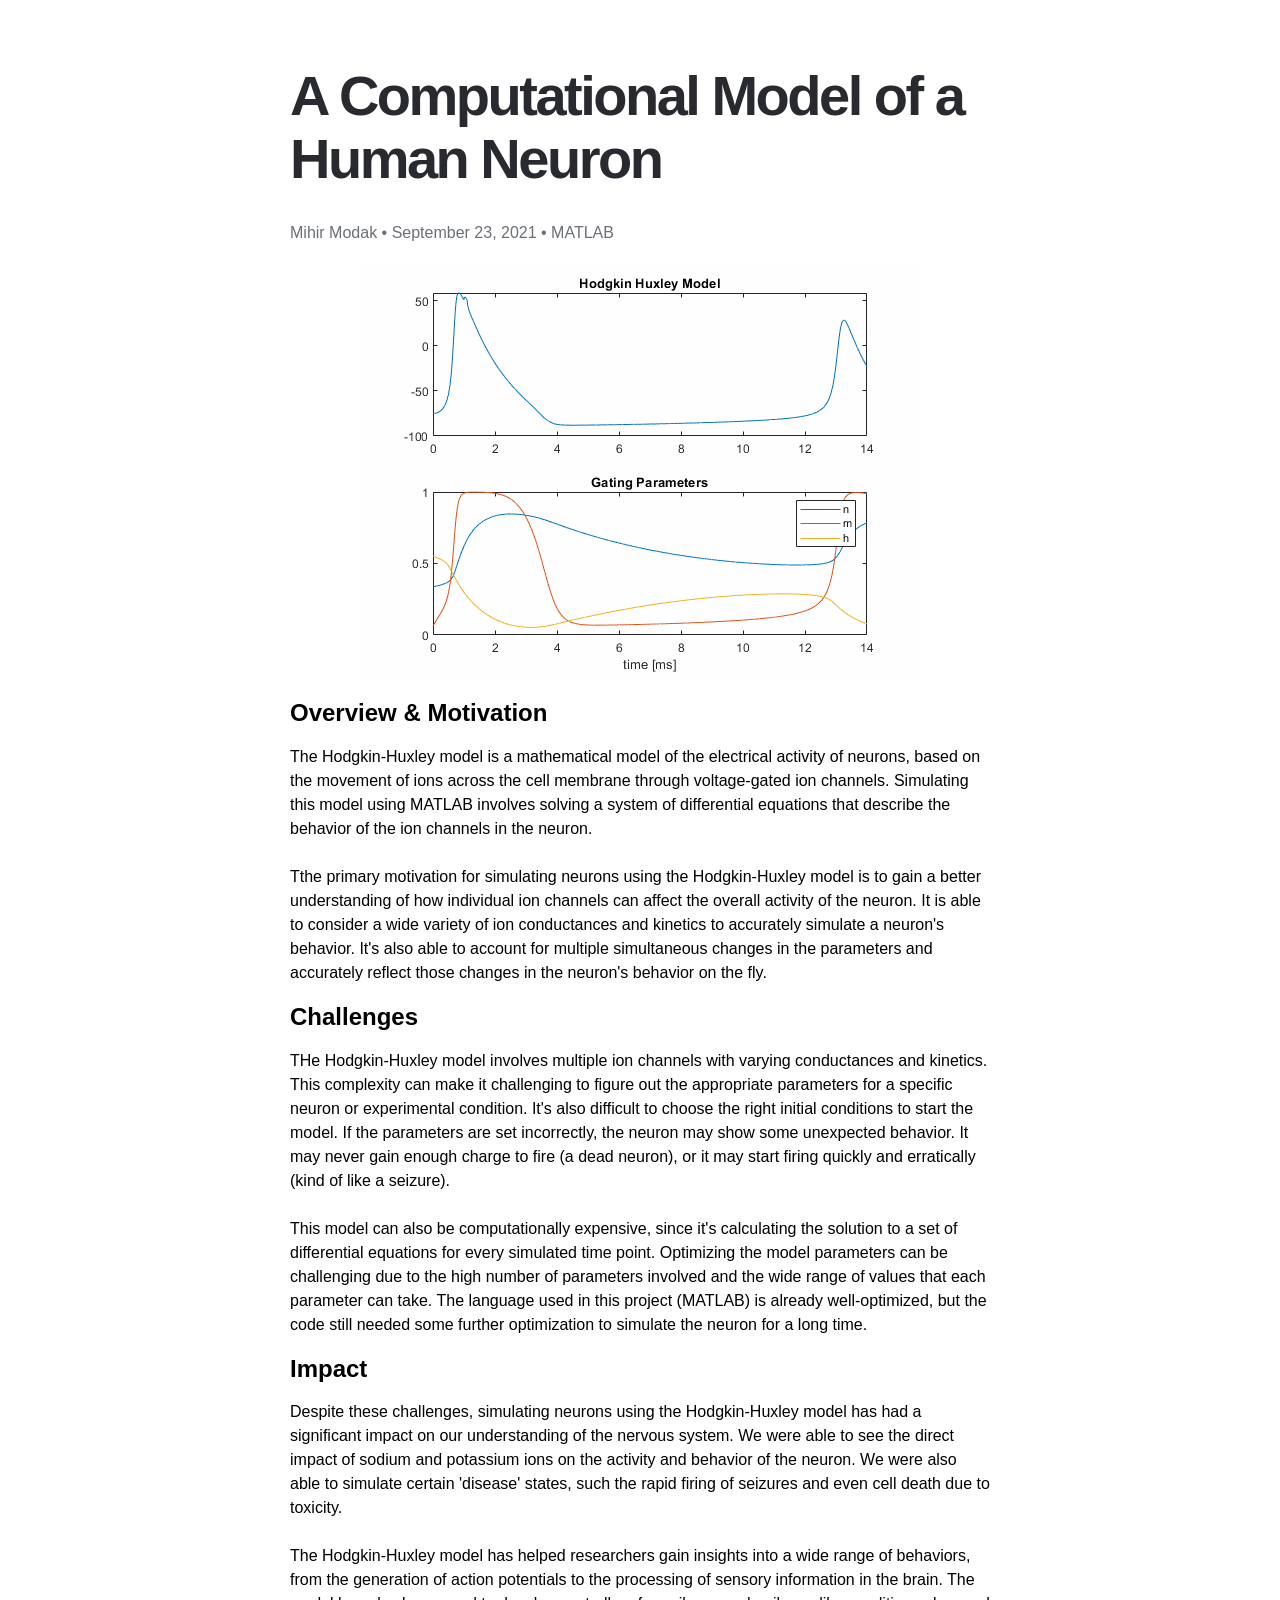
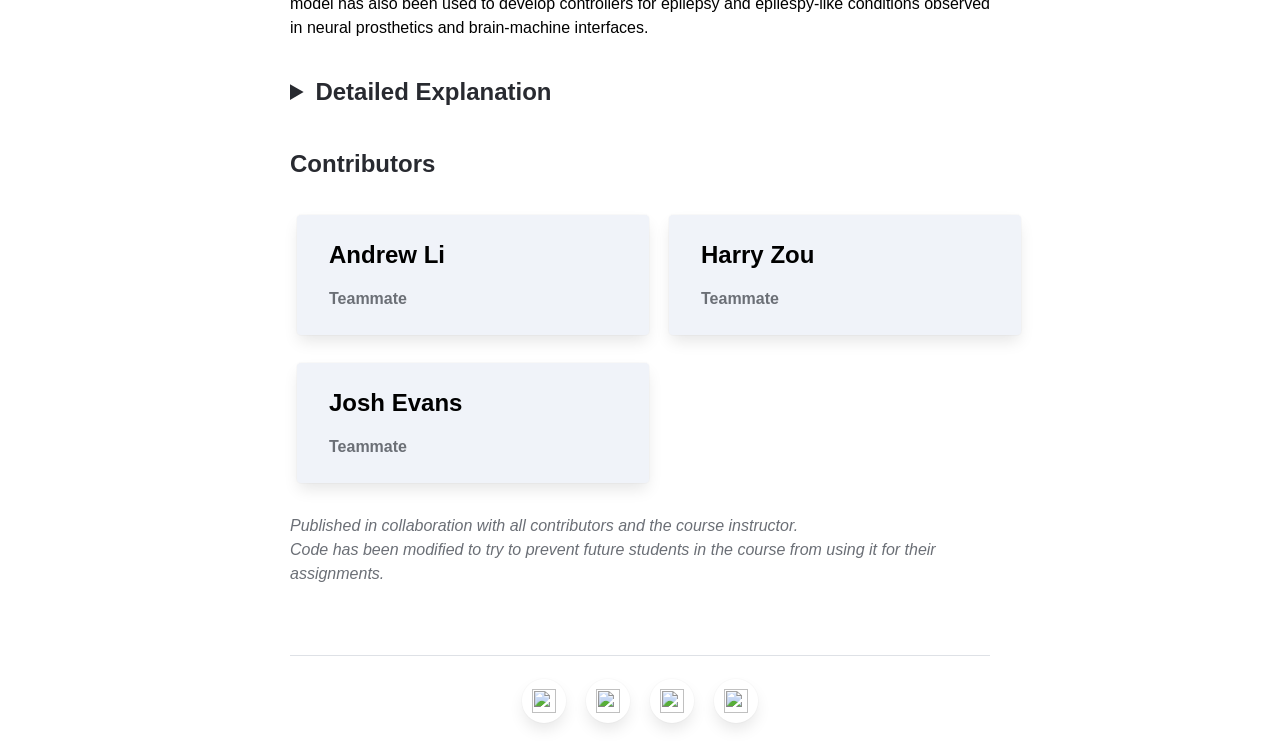
==== index.html @ c1b7af4b "expanded on the overview" ====
<!DOCTYPE html>
<html theme="light">

<head>
    <!-- SEO Information -->
    <title>A Computational Model of a Human Neuron</title>
    <meta name="description" content="A mathematical model implemented in MATLAB that can simulate the activity of a 
    neuron, such as action excitation, inhibition, and action potentials. ">

    <!-- Settings for the whole document -->
    <base target="_blank">

    <!-- Add Page Icons -->
    <link rel="icon" type="image/x-icon" href="resources/logo.png">
    <link rel="apple-touch-icon" href="resources/logo.png">

    <!-- MathJax JavaScript -->
    <script src="https://polyfill.io/v3/polyfill.min.js?features=es6"></script>
    <script id="MathJax-script" async src="https://cdn.jsdelivr.net/npm/mathjax@3/es5/tex-mml-chtml.js"></script>

    <!-- CSS -->
    <link rel="preload" href="resources/styles.css" as="style">
    <link rel="stylesheet" href="resources/styles.css">
    <link rel="preload" href="resources/tags.css" as="style">
    <link rel="stylesheet" href="resources/tags.css">
    <link rel="preload" href="resources/classes.css" as="style">
    <link rel="stylesheet" href="resources/classes.css">

    <style data-href="https://fonts.googleapis.com/css2?family=Inter:wght@40;50;60;70;80;900&amp;display=swap">
        
        @font-face{
            font-family:'Inter';
            font-style:normal;
            font-weight:400;
            font-display:swap;
            src:url(https://fonts.gstatic.com/s/inter/v12/UcCO3FwrK3iLTeHuS_fvQtMwCp50KnMw2boKoduKmMEVuLyfMZs.woff) format('woff')
        }
        @font-face{
            font-family:'Inter';
            font-style:normal;
            font-weight:500;
            font-display:swap;
            src:url(https://fonts.gstatic.com/s/inter/v12/UcCO3FwrK3iLTeHuS_fvQtMwCp50KnMw2boKoduKmMEVuI6fMZs.woff) format('woff')
        }
        @font-face{
            font-family:'Inter';
            font-style:normal;
            font-weight:600;
            font-display:swap;
            src:url(https://fonts.gstatic.com/s/inter/v12/UcCO3FwrK3iLTeHuS_fvQtMwCp50KnMw2boKoduKmMEVuGKYMZs.woff) format('woff')
        }
        @font-face{
            font-family:'Inter';
            font-style:normal;
            font-weight:700;
            font-display:swap;
            src:url(https://fonts.gstatic.com/s/inter/v12/UcCO3FwrK3iLTeHuS_fvQtMwCp50KnMw2boKoduKmMEVuFuYMZs.woff) format('woff')
        }
        @font-face{
            font-family:'Inter';
            font-style:normal;
            font-weight:800;
            font-display:swap;
            src:url(https://fonts.gstatic.com/s/inter/v12/UcCO3FwrK3iLTeHuS_fvQtMwCp50KnMw2boKoduKmMEVuDyYMZs.woff) format('woff')
        }
        @font-face{
            font-family:'Inter';
            font-style:normal;
            font-weight:900;
            font-display:swap;
            src:url(https://fonts.gstatic.com/s/inter/v12/UcCO3FwrK3iLTeHuS_fvQtMwCp50KnMw2boKoduKmMEVuBWYMZs.woff) format('woff')
        }

    </style>
        
</head>

<body>

    <!-- Page Title -->
    <p class="title">A Computational Model of a Human Neuron</p>

    <!-- Author Info -->
    <p class="metadata">Mihir Modak • September 23, 2021 • MATLAB</p>

    <!-- Cover Image -->
    <div contenteditable="false" style="display:flex; justify-content: center;">
        <img alt="" src="resources/cover.gif" decoding="async" loading="lazy">
    </div>

    <!-- High-Level Overview -->
    <article id="overview">
        <h2>Overview & Motivation</h2>
        <p>
            The Hodgkin-Huxley model is a mathematical model of the electrical activity of neurons, based on the 
            movement of ions across the cell membrane through voltage-gated ion channels. Simulating this model using MATLAB 
            involves solving a system of differential equations that describe the behavior of the ion channels 
            in the neuron.
            <br/><br/>
            Tthe primary motivation for simulating neurons using the Hodgkin-Huxley model is to gain a better understanding of how 
            individual ion channels can affect the overall activity of the neuron. It is able to consider a wide variety of ion 
            conductances and kinetics to accurately simulate a neuron's behavior. It's also able to account for multiple 
            simultaneous changes in the parameters and accurately reflect those changes in the neuron's behavior on the fly.
        </p>
        
        <h2>Challenges</h2>
        <p>
            THe Hodgkin-Huxley model involves multiple ion channels with varying conductances and kinetics. 
            This complexity can make it challenging to figure out the appropriate parameters for a specific neuron or 
            experimental condition. It's also difficult to choose the right initial conditions to start the model. If the 
            parameters are set incorrectly, the neuron may show some unexpected behavior. It may never gain enough charge to
            fire (a dead neuron), or it may start firing quickly and erratically (kind of like a seizure).
            <br/><br/>
            This model can also be computationally expensive, since it's calculating the solution to a set of differential 
            equations for every simulated time point. Optimizing the model parameters can be challenging due to the high number 
            of parameters involved and the wide range of values that each parameter can take. The language used in this project 
            (MATLAB) is already well-optimized, but the code still needed some further optimization to simulate 
            the neuron for a long time. 
        </p>
        
        <h2>Impact</h2>
        <p>
            Despite these challenges, simulating neurons using the Hodgkin-Huxley model has had a significant impact on our 
            understanding of the nervous system. We were able to see the direct impact of sodium and potassium ions on the 
            activity and behavior of the neuron. We were also able to simulate certain 'disease' states, such the rapid firing 
            of seizures and even cell death due to toxicity.
            <br/><br/>
            The Hodgkin-Huxley model has helped researchers gain insights into a wide range of behaviors, from the generation 
            of action potentials to the processing of sensory information in the brain. The model has also been used 
            to develop controllers for epilepsy and epilespy-like conditions observed in neural prosthetics and brain-machine 
            interfaces.
        </p>
    </article>

    <!-- Detailed Explanation -->
    <details id="explanation">
        <summary>Detailed Explanation</summary>
        <!-- Abstract Section -->
        <article id="abstract">
            <h2>Abstract</h2>

            <div id="abstract-content">

                <!-- Text for Abstract Section -->
                <p>
                    This project was originally a lab assignment in a physiology course at the University of Maryland. It involved 
                    implementing the <em>Hodgkin-Huxley Model</em> in MATLAB, figuring out the relevant thresholds to manipulate 
                    the neuron's state, and changing the parameters to cause a 'disease' state (a state wildly different from the 
                    normal activity of the neuron).
                </p>

            </div>

        </article>

        <!-- Background & Motivation Section -->
        <article id="background">
            <h2>Background</h2>

            <div id="background-content">

                <!-- Text for Background & Motivation Section -->
                <p>
                    The <em>Hodgkin-Huxley Model</em> is a mathematical model of a human neuron that can mimic the electrical 
                    voltage across a neuron's membrane by tracking multiple parameters about the neuron's state and environment.
                    <br/><br/>

                    Human neurons (or really, any neurons) have one very important property that lets them transmit information
                    through electric impulses along the length of their cell body. Neurons can generate 
                    <strong>action potentials (APs)</strong>, which are giant upward (positive) spikes in the voltage across
                    the cell membrane. 
                    <br/><br/>

                    Neurons can generate these because they have ion channels in their membrane. They can passively increase
                    the voltage across their cell membrane (membrane voltage or \(V_m\)) until a certain threshold. Once the 
                    threshold is reached, a whole bunch of gates open up for ions to flow freely. And that causes the giant 
                    spike that you see in the image below.
                    <br/><br/>

                    A detailed description of how the model works and the parameters it tracks can be found in the 'Conceptual 
                    Summary' section of 
                    <a href="https://www.st-andrews.ac.uk/~wjh/hh_model_intro/">this article</a>.  
                    MIT OpenCourseWare also has some videos
                    <a href="https://www.youtube.com/watch?v=88tKZLGOr3M">here</a> and 
                    <a href="https://www.youtube.com/watch?v=K1pxJVdqlxw">here</a> that explain the concepts really well.
                    <br/><br/>

                    The exact opening and closing of the Sodium (Na<sup>+</sup>) and Potassium (K<sup>+</sup>) channels 
                    coresponds to different points in the action potential spike.

                    <img src="resources/action_potential.png"  
                        alt="Action Potential with Na & K ion channels opening and closing events mapped onto the voltage curve over 
                            time." 
                    >
                </p>

            </div>

        </article>

        <!-- Process Section -->
        <article id="process">
            <h2>Process</h2>

            <div id="process-content">

                <!-- Text for Process Section -->
                <p>
                    To simulate a human neuron accurately, we need to calculate some initial properties of the neuron to start our 
                    simulation.
                </p>

                <table>
                    <tr style="text-align: center;">
                        <th>Variable</th>
                        <th>Description</th>
                        <th style="width: 140px;">Value</th>
                    </tr>

                    <!-- E_Na -->
                    <tr>
                        <td>\( E_{Na} \)</td>
                        <td>
                            The
                            <div class="tooltip"> electrochemical potential
                                <span class="tooltiptext">This is a measure of the driving force that causes the movement
                                    of the ion (in this case Na<sup>+</sup>) into and out of the neuron. It's calculated using
                                the typical (experimentally-found) concentration of ions inside and outside the cell.</span>
                            </div>
                            of the Sodium ion.
                        </td>
                        <td>&nbsp;71.4710 mV</td>
                    </tr>

                    <!-- E_K -->
                    <tr>
                        <td>\( E_{K} \)</td>
                        <td>
                            The electrochemical potential of the Potassium ion.
                        </td>
                        <td>-89.0587 mV</td>
                    </tr>

                    <!-- E_L -->
                    <tr>
                        <td>\( E_{L} \)</td>
                        <td>
                            The electrochemical potential of the 
                            
                            <div class="tooltip">leak current
                                <span class="tooltiptext">
                                    The leak current is the flow of Sodium & Potassium ions across the cell membrane 
                                    that happens even when the neuron is not actively transmitting signals. It helps 
                                    set the resting membrane potential of neurons, which is important for normal 
                                    functioning.
                                </span>
                            </div>
                        </td>
                        <td>-55.0000 mV</td>
                    </tr>

                    <!-- V_r -->
                    <tr>
                        <td>\( V_r \)</td>
                        <td>
                            The electric potential across the neuron's membrane at rest &nbsp; &nbsp; (
                            <div class="tooltip">resting membrane potential
                                <span class="tooltiptext">This was calculated using the conductances of the different ions involved
                                    and electrochemical potentials calculated above.</span>
                            </div>
                            ).
                        </td>
                        <td>-72.8515 mV</td>
                    </tr>

                    <!-- V_m -->
                    <tr>
                        <td>\( V_m \)</td>
                        <td>
                            The  
                            <div class="tooltip">electric potential
                                <span class="tooltiptext">This was calculated using the concentrations of sodium and potassium
                                        ions inside and outside the cell. The value is very close to \(V_r\), since the concentrations 
                                        used correspond to a neuron in its resting state.</span>
                            </div>
                            across the neuron's membrane at time t=0. Also known as membrane potential.
                        </td>
                        <td>-72.6109 mV</td>
                    </tr>


                </table>

                <p>
                    Those values can be plugged into the Hodgkin-Huxley model equation as the initial state of the neuron, along with 
                    the conductances of each ion/channel (\(g_{Na}\), \(g_{K}\), \(g_{L}\))

                    \[ 
                    
                        {dV_m \over dt} = { - g_K (V_m - E_K) - g_{Na} (V_m - E_{Na}) - g_L (V_m - E_L) + I_{stim} \over {C_m} }
                    
                    \]

                    This model considers the movement of two ions &#8212; Sodium (Na<sup>+</sup>) and Potassium (K<sup>+</sup>). Each 
                    ion has its own channels, and each of those is controlled by <strong>gating parameters</strong>. See 
                    the Conceptual Summary in <a href="https://www.st-andrews.ac.uk/~wjh/hh_model_intro/">this</a> article for a more 
                    complete and detailed explanation. 
                    The Na<sup>+</sup> conductance through the ion channels is controlled by two gating parameters, 
                    (<b>m</b> and <b>h</b>) while the K<sup>+</sup> conductance is governed by the 
                    <b>n</b> gating parameter.
                    <br/><br/>

                    The \(I_{stim}\) variable accounts for the current that we 'manually' inject into the neuron. Any current we 
                    inject does affect the membrane potential. Including \(I_{stim}\) in the equation allows our simulated neuron 
                    to respond to simulated external stimuli.
                    
                </p>

                <!-- Potassium Model -->
                <article>
                    <summary style="font-size: 1.2em;">The Potassium Model</summary>

                    <p>
                        The conductance of Potassium ions is given by
                        \[
                            { g_K (t, v_m) } = { \overline{g_K} \times n^4(t, v_m)}
                        \]
                        
                        This equation is dependent on the gating parameter <b>n</b>, and we can model the change in <b>n</b> over time 
                        using a differential equation.
                        
                        \[
                            {dn \over dt} = { \alpha_n v_m (1-n)\ -\ \beta_n v_m n }
                        \]

                        where \(\alpha_n\) and \(\beta_n\) are coefficients calculated using the potential difference 
                        \(v_m = V_m - V_r\). This \(v_m\) (lowercase as opposed to  \(V_m\) ) is the difference between the current state
                        of a neuron and the initial resting state.
                    </p>
                    
                </article>

                <!-- Sodium Model -->
                <article>
                    <summary style="font-size: 1.2em;">The Sodium Model</summary>

                    <p>
                        Similar to the Potassium Model, the conductance of sodium (Na<sup>+</sup>) ions is given by

                        \[
                            { g_{Na} (t, v_m) } = { \overline{g_K} \times m^3 (t, v_m) \times h (t, v_m)}
                        \]

                        There are two gating parameters here &#8212; <b>m</b> and <b>h</b> &#8212; and we can model the rate of change of 
                        those parameters using their own differential equations.

                            \[
                            {dm \over dt} = { \alpha_m (1 - m) - \beta_m \ m }
                            \]

                            \[
                            {dh \over dt} = { \alpha_h (1 - h) - \beta_h \ h }
                            \]

                        Here, the \(\alpha\)s and \(\beta\)s are coefficients that care calculated using the membrane voltage 
                        \(v_m = V_m - V_r\)
                    </p>
                </article>

                
            </div>

        </article>

        <!-- Results Section -->
        <article id="results">
            <h2>Results</h2>

            <div>

                <!-- Text for Results Section -->
                <p>Will be added soon.</p>

            </div>

        </article>
    </details>

    <!-- Contributors Section -->
    <article id="contributors">
        <summary>Contributors</summary>

        <div>

            <table class="contributors" style="border: none; border-left: none;">

                <tr>
                    <td>
                        <div class="card" style="background-color: var(--background-highlight);">
                            <h2>Andrew Li</h2>
                            <p class="metadata" style="font-weight: bold;">Teammate</p>
                        </div>
                    </td>

                    <td>
                        <div class="card" style="background-color: var(--background-highlight);">
                            <h2>Harry Zou</h2>
                            <p class="metadata" style="font-weight: bold;">Teammate</p>
                        </div>
                    </td>

                </tr>

                <tr>
                    <td>
                        <div class="card" style="background-color: var(--background-highlight);">
                            <h2>Josh Evans</h2>
                            <p class="metadata" style="font-weight: bold;">Teammate</p>
                        </div>
                    </td>

                    
                </tr>

            </table>

            <P class="metadata" style="font-weight: normal; font-style: italic;">
                Published in collaboration with all contributors and the course instructor. <br/>
                Code has been modified to try to prevent future students in the course from 
                using it for their assignments.
            </p>

        </div>

    </article>
    
    <!-- Footer Section -->
    <footer>
        <div style="margin: 20px 0px;"></div> <!-- A spacer, since <br> doesn't work apparently -->
        <hr>

        <div class="footer links">
            <a href="https://github.com/mihirmodak" class="button round">
                <img src="https://github.githubassets.com/images/modules/logos_page/GitHub-Mark.png" class="logo">
            </a>

            <a href="https://www.linkedin.com/in/mihir-modak/" class="button round" >
                <img src="https://cdn-icons-png.flaticon.com/512/61/61109.png" class="logo">
            </a>

            <a href="https://1drv.ms/b/s!ApOEOvPnvhLAjtZJ2pz83mHzuuD3TA?e=BLlYrE" class="button round" >
                    <img src="https://icons.veryicon.com/png/o/miscellaneous/general-icon-library/resume-7.png" class="logo">
            </a>

            <a href="mailto:mihir.modak@outlook.com" class="button round" >
                <img src="https://cdn-icons-png.flaticon.com/512/2989/2989993.png" class="logo">
            </a>
        </div>
    </footer>
</body>

</html>
---- resources/styles.css ----
:root {
    --background:#fff;
    --background-highlight:#f0f3f9;
    --background-highlight-highlight:#e5eaf5;
    --background-button:#fff;
    --background-modal:linear-gradient(136.61deg,#fff 13.72%,#fff 74.3%);
    --background-modal-highlight:#f8f9fb;
    --background-popup-overlay:hsla(217,6%,59%,.4);
    --shadow-modal-color:rgba(0,0,0,.09);
    --shadow-modal:rgba(0,0,0,.09) 0px 3px 12px;
    --shadow-modal-highlight:rgba(0,0,0,.6) 0px 3px 20px;
    --shadow-card:rgba(0,0,0,.12) 0px 10px 40px -10px;
    --shadow-card-highlight:rgba(0,0,0,.3) 0px 10px 40px -10px;
    --shadow-navbar:0 0 20px rgba(0,0,0,.04);
    --highlight:rgba(0,0,0,.05);
    --highlight-highlight:rgba(0,0,0,.1);
    --highlight-3:rgba(0,0,0,.3);
    --border-modal:#eff1f4;
    --border-highlight:#e7eaee;
    --text:#000;
    --side-background:#fff;
    --side-text:#3c4149;
    --text-sharp:#282a30;
    --text-light:#6b6f76;
    --text-lighter:#929cad;
    --accent:#6e79d6;
    --accent-light:#efeffe;
    --accent-transparent:rgba(113,124,225,.2);
    --accent-semi-transparent:rgba(113,124,225,.5);
    --accent-highlight:#717ce1;
    --text-on-accent:#fff;
    --background-input:#fff;
    --border-input:#dfe1e4;
    --border-input-focused:#2161dc;
    --background-invert:#131415;
    --background-invert-highlight:#2d2f36;
    --text-invert:#d7d8db;
    --text-invert-light:#8a8f98;
    --danger:var(--error-500);
    --danger-transparent:rgba(254,236,240,.3);
    --danger-background:var(--error-25);
    --green:#48c774;
    --dark-transparent:rgba(39,40,43,.6);
    --light-transparent:hsla(225,5%,85%,.6);
    --background-input-dark:#1f2023;
    --border-input-dark:#3c3f44;
    --border-input-focused-dark:#6499ff;
    --text-white:#d7d8db;
    --box-transition:opacity .3s,width .2s cubic-bezier(.175,.885,.32,1.275),height .2s cubic-bezier(.175,.885,.32,1.275),transform .2s cubic-bezier(.175,.885,.32,1.275);
    --background-light-theme:#fff;
    --text-light-theme:#000;
    --background-dark-theme:#131415;
    --text-dark-theme:#d7d8db;
    --shadow-color-unicorn:#f18099;
    --shadow-color-nebula:#b664b0;
    --shadow-color-water:#67b7e5;
    --shadow-color-candy:#9d8eee;
    --shadow-color-melon:#5cd4ac;
    --shadow-color-orange:#fa9e34;
    --shadow-color-yellow:#f7cc5c;
    --shadow-color-green:#23cfa4;
    --shadow-color-blue:#06c1ff;
    --shadow-color-indigo:#6968f7;
    --shadow-color-purple:#8a24ff;
    --shadow-color-pink:#f54b94;
    --shadow-color-red:#f32e60;
    --shadow-color-black:#000;
    --shadow-color-white:rgba(0,0,0,.2);
    --shadow-color-accent:#6e79d6;
    --neutral-25:#fff;
    --neutral-50:#fafafa;
    --neutral-100:#f5f5f5;
    --neutral-200:#ebebeb;
    --neutral-300:#e0e0e0;
    --neutral-400:#ccc;
    --neutral-500:#aaa;
    --neutral-600:grey;
    --neutral-700:#555;
    --neutral-800:#2a2a2a;
    --neutral-900:#000;
    --primary-25:#dfdffc;
    --primary-50:#c9c9fa;
    --primary-100:#aeaef7;
    --primary-200:#9493f4;
    --primary-300:#7978f2;
    --primary-400:#5e5def;
    --primary-500:#4e4ec7;
    --primary-600:#3f3e9f;
    --primary-700:#2f2f78;
    --primary-800:#1f1f50;
    --primary-900:#131330;
    --error-25:#fed5d5;
    --error-50:#fdbaba;
    --error-100:#fc9797;
    --error-200:#fb7474;
    --error-300:#fa5252;
    --error-400:#f92f2f;
    --error-500:#d02727;
    --error-600:#a61f1f;
    --error-700:#7d1818;
    --error-800:#531010;
    --error-900:#320909;
    --warning-25:#ffefd3;
    --warning-50:#fee5b5;
    --warning-100:#fed790;
    --warning-200:#feca6c;
    --warning-300:#fdbd47;
    --warning-400:#fdb022;
    --warning-500:#d3931c;
    --warning-600:#a97517;
    --warning-700:#7f5811;
    --warning-800:#543b0b;
    --warning-900:#332307;
    --success-25:#d0f1e1;
    --success-50:#d0f1e1;
    --success-100:#88dbb5;
    --success-200:#61cf9c;
    --success-300:#39c383;
    --success-400:#12b76a;
    --success-500:#0f9858;
    --success-600:#0c7a47;
    --success-700:#095c35;
    --success-800:#063d23;
    --success-900:#042515;
    --red-25:#fdd5df;
    --red-50:#fbb9ca;
    --red-100:#f997b0;
    --red-200:#f77495;
    --red-300:#f5517b;
    --red-400:#f32e60;
    --red-500:#ca2650;
    --red-600:#a21f40;
    --red-700:#7a1730;
    --red-800:#510f20;
    --red-900:#310913;
    --orange-25:#feecd6;
    --orange-50:#fddfbb;
    --orange-100:#fdce9a;
    --orange-200:#fcbe78;
    --orange-300:#fbae56;
    --orange-400:#fa9e34;
    --orange-500:#d0842b;
    --orange-600:#a76923;
    --orange-700:#7d4f1a;
    --orange-800:#533511;
    --orange-900:#32200a;
    --green-25:#d3f5ed;
    --green-50:#b6efe0;
    --green-100:#91e7d1;
    --green-200:#6cdfc2;
    --green-300:#48d7b2;
    --green-400:#23cfa3;
    --green-500:#1dac88;
    --green-600:#178a6d;
    --green-700:#116751;
    --green-800:#0c4536;
    --green-900:#042515;
    --blue-25:#ccf3ff;
    --blue-50:#abeaff;
    --blue-100:#80e0ff;
    --blue-200:#56d5ff;
    --blue-300:#2ccbff;
    --blue-300:#02c1ff;
    --blue-400:#02c1ff;
    --blue-500:#02a1d5;
    --blue-600:#0181aa;
    --blue-700:#016080;
    --blue-800:#014055;
    --blue-900:#002733;
    --indigo-25:#dfdffc;
    --indigo-50:#c9c9fa;
    --indigo-100:#aeaef7;
    --indigo-200:#9493f4;
    --indigo-300:#7978f2;
    --indigo-400:#5e5def;
    --indigo-500:#4e4ec7;
    --indigo-600:#3f3e9f;
    --indigo-700:#2f2f78;
    --indigo-800:#1f1f50;
    --indigo-900:#131330;
    --purple-25:#e8d3ff;
    --purple-50:#d8b6ff;
    --purple-100:#c492ff;
    --purple-200:#b16dfe;
    --purple-300:#9d49fe;
    --purple-400:#8a24fe;
    --purple-500:#731ed4;
    --purple-600:#5c18a9;
    --purple-700:#45127f;
    --purple-800:#2e0c55;
    --purple-900:#1c0733;
    --pink-25:#fddbea;
    --pink-50:#fbc3db;
    --pink-100:#faa4c9;
    --pink-200:#f886b8;
    --pink-300:#f66ba6;
    --pink-400:#f44a94;
    --pink-500:#cb3e7b;
    --pink-600:#a33163;
    --pink-700:#7a254a;
    --pink-800:#511931;
    --pink-900:#310f1e;
    --color-border:var(--neutral-400);
    --color-border-light:var(--neutral-300);
    --color-text-light:var(--neutral-800);
    --color-surface-raised:var(--neutral-25);
    --color-background-input:var(--neutral-25);
    --elevation-surface-raised:0px 0px 0px transparent,0px 1px 1px rgba(3,4,4,.5),0px 0px 1px rgba(3,4,4,.5);
    color:var(--text);
    font-family:Inter,Helvetica,Apple Color Emoji,Segoe UI Emoji,NotoColorEmoji,Noto Color Emoji,Segoe UI Symbol,Android Emoji,EmojiSymbols,-apple-system,BlinkMacSystemFont,Segoe UI,Roboto,Helvetica Neue,Noto Sans,sans-serif;
    font-size:16px;
    font-weight:400;
    font-style:normal;
    line-height:1.5;
    -moz-osx-font-smoothing:grayscale;
    -webkit-font-smoothing:antialiased;
    -webkit-text-size-adjust:100%;
    -moz-text-size-adjust:100%;
    text-size-adjust:100%;
    box-sizing:border-box;
    margin:0;
    padding:0
}
[data-theme=dark] .typedream.content{
    --background:#131415;
    --background-highlight:#2c2c30;
    --background-highlight-highlight:#393941;
    --background-button:#1f2124;
    --background-modal:linear-gradient(136.61deg,#27282b 13.72%,#2d2e31 74.3%);
    --background-modal-highlight:#37373c;
    --background-popup-overlay:rgba(28,29,31,.5);
    --shadow-modal-color:rgba(0,0,0,.2);
    --shadow-modal:rgba(0,0,0,.35) 0px 7px 32px 0px;
    --shadow-modal-highlight:rgba(0,0,0,.6) 0px 7px 32px 0px;
    --shadow-navbar:0 0 20px rgba(0,0,0,.4);
    --highlight:hsla(0,0%,100%,.05);
    --highlight-highlight:hsla(0,0%,100%,.1);
    --highlight-3:hsla(0,0%,100%,.3);
    --border-modal:#303236;
    --text:#fff;
    --side-background:#131415;
    --side-text:#d7d8db;
    --text-light:#8a8f98;
    --text-lighter:#757783;
    --text-sharp:#fff;
    --accent:#7381ff;
    --accent-light:#1d1e33;
    --accent-transparent:rgba(115,129,255,.2);
    --accent-semi-transparent:rgba(115,129,255,.5);
    --accent-highlight:#8995ff;
    --text-on-accent:#fff;
    --background-input:#1f2023;
    --border-input:#3c3f44;
    --border-input-focused:#6499ff;
    --background-invert:#fff;
    --background-invert-highlight:#f0f3f9;
    --text-invert:#3c4149;
    --text-invert-light:#6b6f76;
    --danger:var(--error-300);
    --danger-transparent:rgba(204,15,53,.3);
    --danger-background:var(--error-800);
    --shadow-color-unicorn:#000;
    --shadow-color-nebula:#000;
    --shadow-color-water:#000;
    --shadow-color-candy:#000;
    --shadow-color-melon:#000;
    --shadow-color-orange:#000;
    --shadow-color-yellow:#000;
    --shadow-color-green:#000;
    --shadow-color-blue:#000;
    --shadow-color-indigo:#000;
    --shadow-color-purple:#000;
    --shadow-color-pink:#000;
    --shadow-color-red:#000;
    --shadow-color-black:#000;
    --shadow-color-white:#000;
    --shadow-color-accent:#000;
    --neutral-900:#fff;
    --neutral-800:#ccc;
    --neutral-700:#646668;
    --neutral-600:#43474b;
    --neutral-500:#3e4246;
    --neutral-400:#35383b;
    --neutral-300:#35383b;
    --neutral-200:#303335;
    --neutral-100:#26282b;
    --neutral-50:#1d1e20;
    --neutral-25:#131415;
    --color-border:var(--neutral-600);
    --color-border-light:var(--neutral-500);
    --color-text-light:var(--neutral-800);
    --color-surface-raised:var(--neutral-400);
    --color-background-input:var(--neutral-200);
    --elevation-surface-raised:0px 0px 0px transparent,0px 1px 1px rgba(3,4,4,.5),0px 0px 1px rgba(3,4,4,.5)
}

/* .metadata:hover {
    text-decoration: underline;
} */
---- resources/styles.css ----
:root {
    --background:#fff;
    --background-highlight:#f0f3f9;
    --background-highlight-highlight:#e5eaf5;
    --background-button:#fff;
    --background-modal:linear-gradient(136.61deg,#fff 13.72%,#fff 74.3%);
    --background-modal-highlight:#f8f9fb;
    --background-popup-overlay:hsla(217,6%,59%,.4);
    --shadow-modal-color:rgba(0,0,0,.09);
    --shadow-modal:rgba(0,0,0,.09) 0px 3px 12px;
    --shadow-modal-highlight:rgba(0,0,0,.6) 0px 3px 20px;
    --shadow-card:rgba(0,0,0,.12) 0px 10px 40px -10px;
    --shadow-card-highlight:rgba(0,0,0,.3) 0px 10px 40px -10px;
    --shadow-navbar:0 0 20px rgba(0,0,0,.04);
    --highlight:rgba(0,0,0,.05);
    --highlight-highlight:rgba(0,0,0,.1);
    --highlight-3:rgba(0,0,0,.3);
    --border-modal:#eff1f4;
    --border-highlight:#e7eaee;
    --text:#000;
    --side-background:#fff;
    --side-text:#3c4149;
    --text-sharp:#282a30;
    --text-light:#6b6f76;
    --text-lighter:#929cad;
    --accent:#6e79d6;
    --accent-light:#efeffe;
    --accent-transparent:rgba(113,124,225,.2);
    --accent-semi-transparent:rgba(113,124,225,.5);
    --accent-highlight:#717ce1;
    --text-on-accent:#fff;
    --background-input:#fff;
    --border-input:#dfe1e4;
    --border-input-focused:#2161dc;
    --background-invert:#131415;
    --background-invert-highlight:#2d2f36;
    --text-invert:#d7d8db;
    --text-invert-light:#8a8f98;
    --danger:var(--error-500);
    --danger-transparent:rgba(254,236,240,.3);
    --danger-background:var(--error-25);
    --green:#48c774;
    --dark-transparent:rgba(39,40,43,.6);
    --light-transparent:hsla(225,5%,85%,.6);
    --background-input-dark:#1f2023;
    --border-input-dark:#3c3f44;
    --border-input-focused-dark:#6499ff;
    --text-white:#d7d8db;
    --box-transition:opacity .3s,width .2s cubic-bezier(.175,.885,.32,1.275),height .2s cubic-bezier(.175,.885,.32,1.275),transform .2s cubic-bezier(.175,.885,.32,1.275);
    --background-light-theme:#fff;
    --text-light-theme:#000;
    --background-dark-theme:#131415;
    --text-dark-theme:#d7d8db;
    --shadow-color-unicorn:#f18099;
    --shadow-color-nebula:#b664b0;
    --shadow-color-water:#67b7e5;
    --shadow-color-candy:#9d8eee;
    --shadow-color-melon:#5cd4ac;
    --shadow-color-orange:#fa9e34;
    --shadow-color-yellow:#f7cc5c;
    --shadow-color-green:#23cfa4;
    --shadow-color-blue:#06c1ff;
    --shadow-color-indigo:#6968f7;
    --shadow-color-purple:#8a24ff;
    --shadow-color-pink:#f54b94;
    --shadow-color-red:#f32e60;
    --shadow-color-black:#000;
    --shadow-color-white:rgba(0,0,0,.2);
    --shadow-color-accent:#6e79d6;
    --neutral-25:#fff;
    --neutral-50:#fafafa;
    --neutral-100:#f5f5f5;
    --neutral-200:#ebebeb;
    --neutral-300:#e0e0e0;
    --neutral-400:#ccc;
    --neutral-500:#aaa;
    --neutral-600:grey;
    --neutral-700:#555;
    --neutral-800:#2a2a2a;
    --neutral-900:#000;
    --primary-25:#dfdffc;
    --primary-50:#c9c9fa;
    --primary-100:#aeaef7;
    --primary-200:#9493f4;
    --primary-300:#7978f2;
    --primary-400:#5e5def;
    --primary-500:#4e4ec7;
    --primary-600:#3f3e9f;
    --primary-700:#2f2f78;
    --primary-800:#1f1f50;
    --primary-900:#131330;
    --error-25:#fed5d5;
    --error-50:#fdbaba;
    --error-100:#fc9797;
    --error-200:#fb7474;
    --error-300:#fa5252;
    --error-400:#f92f2f;
    --error-500:#d02727;
    --error-600:#a61f1f;
    --error-700:#7d1818;
    --error-800:#531010;
    --error-900:#320909;
    --warning-25:#ffefd3;
    --warning-50:#fee5b5;
    --warning-100:#fed790;
    --warning-200:#feca6c;
    --warning-300:#fdbd47;
    --warning-400:#fdb022;
    --warning-500:#d3931c;
    --warning-600:#a97517;
    --warning-700:#7f5811;
    --warning-800:#543b0b;
    --warning-900:#332307;
    --success-25:#d0f1e1;
    --success-50:#d0f1e1;
    --success-100:#88dbb5;
    --success-200:#61cf9c;
    --success-300:#39c383;
    --success-400:#12b76a;
    --success-500:#0f9858;
    --success-600:#0c7a47;
    --success-700:#095c35;
    --success-800:#063d23;
    --success-900:#042515;
    --red-25:#fdd5df;
    --red-50:#fbb9ca;
    --red-100:#f997b0;
    --red-200:#f77495;
    --red-300:#f5517b;
    --red-400:#f32e60;
    --red-500:#ca2650;
    --red-600:#a21f40;
    --red-700:#7a1730;
    --red-800:#510f20;
    --red-900:#310913;
    --orange-25:#feecd6;
    --orange-50:#fddfbb;
    --orange-100:#fdce9a;
    --orange-200:#fcbe78;
    --orange-300:#fbae56;
    --orange-400:#fa9e34;
    --orange-500:#d0842b;
    --orange-600:#a76923;
    --orange-700:#7d4f1a;
    --orange-800:#533511;
    --orange-900:#32200a;
    --green-25:#d3f5ed;
    --green-50:#b6efe0;
    --green-100:#91e7d1;
    --green-200:#6cdfc2;
    --green-300:#48d7b2;
    --green-400:#23cfa3;
    --green-500:#1dac88;
    --green-600:#178a6d;
    --green-700:#116751;
    --green-800:#0c4536;
    --green-900:#042515;
    --blue-25:#ccf3ff;
    --blue-50:#abeaff;
    --blue-100:#80e0ff;
    --blue-200:#56d5ff;
    --blue-300:#2ccbff;
    --blue-300:#02c1ff;
    --blue-400:#02c1ff;
    --blue-500:#02a1d5;
    --blue-600:#0181aa;
    --blue-700:#016080;
    --blue-800:#014055;
    --blue-900:#002733;
    --indigo-25:#dfdffc;
    --indigo-50:#c9c9fa;
    --indigo-100:#aeaef7;
    --indigo-200:#9493f4;
    --indigo-300:#7978f2;
    --indigo-400:#5e5def;
    --indigo-500:#4e4ec7;
    --indigo-600:#3f3e9f;
    --indigo-700:#2f2f78;
    --indigo-800:#1f1f50;
    --indigo-900:#131330;
    --purple-25:#e8d3ff;
    --purple-50:#d8b6ff;
    --purple-100:#c492ff;
    --purple-200:#b16dfe;
    --purple-300:#9d49fe;
    --purple-400:#8a24fe;
    --purple-500:#731ed4;
    --purple-600:#5c18a9;
    --purple-700:#45127f;
    --purple-800:#2e0c55;
    --purple-900:#1c0733;
    --pink-25:#fddbea;
    --pink-50:#fbc3db;
    --pink-100:#faa4c9;
    --pink-200:#f886b8;
    --pink-300:#f66ba6;
    --pink-400:#f44a94;
    --pink-500:#cb3e7b;
    --pink-600:#a33163;
    --pink-700:#7a254a;
    --pink-800:#511931;
    --pink-900:#310f1e;
    --color-border:var(--neutral-400);
    --color-border-light:var(--neutral-300);
    --color-text-light:var(--neutral-800);
    --color-surface-raised:var(--neutral-25);
    --color-background-input:var(--neutral-25);
    --elevation-surface-raised:0px 0px 0px transparent,0px 1px 1px rgba(3,4,4,.5),0px 0px 1px rgba(3,4,4,.5);
    color:var(--text);
    font-family:Inter,Helvetica,Apple Color Emoji,Segoe UI Emoji,NotoColorEmoji,Noto Color Emoji,Segoe UI Symbol,Android Emoji,EmojiSymbols,-apple-system,BlinkMacSystemFont,Segoe UI,Roboto,Helvetica Neue,Noto Sans,sans-serif;
    font-size:16px;
    font-weight:400;
    font-style:normal;
    line-height:1.5;
    -moz-osx-font-smoothing:grayscale;
    -webkit-font-smoothing:antialiased;
    -webkit-text-size-adjust:100%;
    -moz-text-size-adjust:100%;
    text-size-adjust:100%;
    box-sizing:border-box;
    margin:0;
    padding:0
}
[data-theme=dark] .typedream.content{
    --background:#131415;
    --background-highlight:#2c2c30;
    --background-highlight-highlight:#393941;
    --background-button:#1f2124;
    --background-modal:linear-gradient(136.61deg,#27282b 13.72%,#2d2e31 74.3%);
    --background-modal-highlight:#37373c;
    --background-popup-overlay:rgba(28,29,31,.5);
    --shadow-modal-color:rgba(0,0,0,.2);
    --shadow-modal:rgba(0,0,0,.35) 0px 7px 32px 0px;
    --shadow-modal-highlight:rgba(0,0,0,.6) 0px 7px 32px 0px;
    --shadow-navbar:0 0 20px rgba(0,0,0,.4);
    --highlight:hsla(0,0%,100%,.05);
    --highlight-highlight:hsla(0,0%,100%,.1);
    --highlight-3:hsla(0,0%,100%,.3);
    --border-modal:#303236;
    --text:#fff;
    --side-background:#131415;
    --side-text:#d7d8db;
    --text-light:#8a8f98;
    --text-lighter:#757783;
    --text-sharp:#fff;
    --accent:#7381ff;
    --accent-light:#1d1e33;
    --accent-transparent:rgba(115,129,255,.2);
    --accent-semi-transparent:rgba(115,129,255,.5);
    --accent-highlight:#8995ff;
    --text-on-accent:#fff;
    --background-input:#1f2023;
    --border-input:#3c3f44;
    --border-input-focused:#6499ff;
    --background-invert:#fff;
    --background-invert-highlight:#f0f3f9;
    --text-invert:#3c4149;
    --text-invert-light:#6b6f76;
    --danger:var(--error-300);
    --danger-transparent:rgba(204,15,53,.3);
    --danger-background:var(--error-800);
    --shadow-color-unicorn:#000;
    --shadow-color-nebula:#000;
    --shadow-color-water:#000;
    --shadow-color-candy:#000;
    --shadow-color-melon:#000;
    --shadow-color-orange:#000;
    --shadow-color-yellow:#000;
    --shadow-color-green:#000;
    --shadow-color-blue:#000;
    --shadow-color-indigo:#000;
    --shadow-color-purple:#000;
    --shadow-color-pink:#000;
    --shadow-color-red:#000;
    --shadow-color-black:#000;
    --shadow-color-white:#000;
    --shadow-color-accent:#000;
    --neutral-900:#fff;
    --neutral-800:#ccc;
    --neutral-700:#646668;
    --neutral-600:#43474b;
    --neutral-500:#3e4246;
    --neutral-400:#35383b;
    --neutral-300:#35383b;
    --neutral-200:#303335;
    --neutral-100:#26282b;
    --neutral-50:#1d1e20;
    --neutral-25:#131415;
    --color-border:var(--neutral-600);
    --color-border-light:var(--neutral-500);
    --color-text-light:var(--neutral-800);
    --color-surface-raised:var(--neutral-400);
    --color-background-input:var(--neutral-200);
    --elevation-surface-raised:0px 0px 0px transparent,0px 1px 1px rgba(3,4,4,.5),0px 0px 1px rgba(3,4,4,.5)
}

/* .metadata:hover {
    text-decoration: underline;
} */
---- resources/tags.css ----
/* DOCUMENT */
html {
    background-color:#fff;
    font-size:16px;
    -moz-osx-font-smoothing:grayscale;
    -webkit-font-smoothing:antialiased;
    min-width:300px;
    overflow-x:unset;
    overflow-y:unset;
    text-rendering:optimizeLegibility;
    -webkit-text-size-adjust:100%;
    -moz-text-size-adjust:100%;
    text-size-adjust:100%;
    font-family:Inter;
    /* font-family:Inter,Helvetica,"Apple Color Emoji","Segoe UI Emoji",NotoColorEmoji,"Noto Color Emoji","Segoe UI Symbol","Android Emoji",EmojiSymbols,-apple-system,BlinkMacSystemFont,"Segoe UI",Roboto,"Helvetica Neue","Noto Sans",sans-serif; */
    background-color:var(--background);
    margin:0;
    padding:0;
    box-sizing:border-box;
    scroll-behavior:smooth;
    display: flex;
    justify-content:center;
}

body {
    color:inherit;
    font-size:1em;
    font-weight:400;
    line-height:24px;
    background-color:var(--background);
    width:100%;
    display: flex;
    flex-direction: column;
    justify-content: center;
    width: 700px;
    max-width: min(100%, 700px); 
    align-self: center;
    text-align: left;
}

/* SECTION TAGS */

/* ELEMENT TAGS */

a.button {
    -webkit-appearance: button;
    -moz-appearance: button;
    appearance: button;

    text-decoration: none;
    color: initial;
    display: flex;
    
}

a.button.round{
    -webkit-appearance: button;
    -moz-appearance: button;
    appearance: button;
    text-decoration: none;
    color: initial;
    position:relative;
    padding:10px 10px;
    margin: 10px 10px;
    border-radius:999px;
    width:fit-content;
    display:flex;
    border: none;
    font-family:inherit;
    font-size:unset;
    line-height:unset;
    background-color:unset;
    cursor:pointer;
    box-shadow: 0 .5em 1em -.125em hsla(0,0%,4%,.1),0 0 0 1px hsla(0,0%,4%,.02);
}

details {
    cursor: pointer;
    user-select: none;
    -moz-user-select: none;
    -webkit-user-select: none;
}

/* Container of the entire footer including the hrozontal line */
footer { 
    width: 100%;
    display: flex;
    flex-direction: column;
    align-items: center;
}

/* Container of the links in the footer */
footer.links {
    width: 100%;
    display: flex;
    flex-direction: row;
    justify-content: center;
}


hr {
    border:none;
    margin:13px 0px;
    background-color:var(--text-lighter)!important;
    height:1px!important;
    opacity:.3;
    width: inherit;
    /* max-width: 1rem; */
}


img {
    width: auto;
    max-width: min(700px, 100%);
}

p {
    width: 700px;
    max-width: min(100%, 700px);
}

summary {
    font-size: 1.5em;
    color: var(--text-sharp);
    /* margin-top: 0.67em;
    margin-bottom: 0.67em; */
    margin-top: 1em;
    margin-bottom: 1em;
    margin-left: 0;
    margin-right: 0;
    font-weight: bold;
    line-height: inherit;
}

table {
    margin-top: 2em;
    margin-bottom: 3em;
}

table td + td, th + th { 
    border-left:1.5px solid var(--border-highlight); 
}

tr, td {
    padding: 20px;
    border-bottom: none;
    max-width: min(100%, 700px);
}
---- resources/tags.css ----
/* DOCUMENT */
html {
    background-color:#fff;
    font-size:16px;
    -moz-osx-font-smoothing:grayscale;
    -webkit-font-smoothing:antialiased;
    min-width:300px;
    overflow-x:unset;
    overflow-y:unset;
    text-rendering:optimizeLegibility;
    -webkit-text-size-adjust:100%;
    -moz-text-size-adjust:100%;
    text-size-adjust:100%;
    font-family:Inter;
    /* font-family:Inter,Helvetica,"Apple Color Emoji","Segoe UI Emoji",NotoColorEmoji,"Noto Color Emoji","Segoe UI Symbol","Android Emoji",EmojiSymbols,-apple-system,BlinkMacSystemFont,"Segoe UI",Roboto,"Helvetica Neue","Noto Sans",sans-serif; */
    background-color:var(--background);
    margin:0;
    padding:0;
    box-sizing:border-box;
    scroll-behavior:smooth;
    display: flex;
    justify-content:center;
}

body {
    color:inherit;
    font-size:1em;
    font-weight:400;
    line-height:24px;
    background-color:var(--background);
    width:100%;
    display: flex;
    flex-direction: column;
    justify-content: center;
    width: 700px;
    max-width: min(100%, 700px); 
    align-self: center;
    text-align: left;
}

/* SECTION TAGS */

/* ELEMENT TAGS */

a.button {
    -webkit-appearance: button;
    -moz-appearance: button;
    appearance: button;

    text-decoration: none;
    color: initial;
    display: flex;
    
}

a.button.round{
    -webkit-appearance: button;
    -moz-appearance: button;
    appearance: button;
    text-decoration: none;
    color: initial;
    position:relative;
    padding:10px 10px;
    margin: 10px 10px;
    border-radius:999px;
    width:fit-content;
    display:flex;
    border: none;
    font-family:inherit;
    font-size:unset;
    line-height:unset;
    background-color:unset;
    cursor:pointer;
    box-shadow: 0 .5em 1em -.125em hsla(0,0%,4%,.1),0 0 0 1px hsla(0,0%,4%,.02);
}

details {
    cursor: pointer;
    user-select: none;
    -moz-user-select: none;
    -webkit-user-select: none;
}

/* Container of the entire footer including the hrozontal line */
footer { 
    width: 100%;
    display: flex;
    flex-direction: column;
    align-items: center;
}

/* Container of the links in the footer */
footer.links {
    width: 100%;
    display: flex;
    flex-direction: row;
    justify-content: center;
}


hr {
    border:none;
    margin:13px 0px;
    background-color:var(--text-lighter)!important;
    height:1px!important;
    opacity:.3;
    width: inherit;
    /* max-width: 1rem; */
}


img {
    width: auto;
    max-width: min(700px, 100%);
}

p {
    width: 700px;
    max-width: min(100%, 700px);
}

summary {
    font-size: 1.5em;
    color: var(--text-sharp);
    /* margin-top: 0.67em;
    margin-bottom: 0.67em; */
    margin-top: 1em;
    margin-bottom: 1em;
    margin-left: 0;
    margin-right: 0;
    font-weight: bold;
    line-height: inherit;
}

table {
    margin-top: 2em;
    margin-bottom: 3em;
}

table td + td, th + th { 
    border-left:1.5px solid var(--border-highlight); 
}

tr, td {
    padding: 20px;
    border-bottom: none;
    max-width: min(100%, 700px);
}
---- resources/classes.css ----
.card {
    /* background-color: var(--background-highlight); */
    border-radius:.25rem;
    box-shadow:0 .5em 1em -.125em hsla(0,0%,4%,.1),0 0 0 1px hsla(0,0%,4%,.02);
    color:inherit;
    max-width:350px;
    position:relative;
    padding: 0.5em 2em;
    margin-top: 0.5em;
    margin-bottom: 0.5em;
    margin-right: 0.5em;
    width:18em;
}

.contributors {
    margin-top: 1em;
    margin-bottom: 1em;
}

.contributors td + td, th + th {
    border-left: none;
}

.contributors tr, td {
    padding: 5px;
}

/* Container of the entire footer including the hrozontal line */
.footer { 
    width: 100%;
    display: flex;
    flex-direction: column;
    align-items: center;
}

/* Container of the links in the footer */
.footer.links {
    width: 100%;
    display: flex;
    flex-direction: row;
    justify-content: center;
}

/* Used for the buttons in the footer */
.logo {
    width:24px;
    height:24px;
}

/* Used for the author info below the title */
.metadata {
    font-size: 1em;
    color: var(--text-light);
}

/* Used for the article title */
.title {
    font-size: 3.5em; /* This is 3.5*font-size(body) = 3.5* 16px, since .title inherits from body which is 1*font-size(html), and html is set to 16px */
    font-weight: 800;
    color: var(--text-sharp);
    line-height: 1.125;
    letter-spacing: -2.5px;
    margin-bottom: 15px;
}

/* For the tooltips */
.tooltip {
    position: relative;
    display: inline-block;
    border-bottom: 1px dotted black;
}

.tooltip .tooltiptext {
    visibility: hidden;
    width:400px;
    background-color: var(--background-highlight);
    color: var(--text-light-theme);
    text-align: left;
    border-radius: 6px;
    /* border: 1px solid var(--background-invert-highlight); */
    padding: 5px 0;
    position: absolute;
    z-index: 1;
    bottom: 150%;
    left: 50%;
    margin-left: -200px;
    padding: 10px;
}

.tooltip .tooltiptext:after {
    content: "";
    position: absolute;
    top: 100%;
    left: 50%;
    margin-left: -5px;
    border-width: 5px;
    border-style: solid;
    border-color: var(--background-highlight) transparent transparent transparent;
}

.tooltip:hover .tooltiptext {
    visibility: visible;
}
---- resources/classes.css ----
.card {
    /* background-color: var(--background-highlight); */
    border-radius:.25rem;
    box-shadow:0 .5em 1em -.125em hsla(0,0%,4%,.1),0 0 0 1px hsla(0,0%,4%,.02);
    color:inherit;
    max-width:350px;
    position:relative;
    padding: 0.5em 2em;
    margin-top: 0.5em;
    margin-bottom: 0.5em;
    margin-right: 0.5em;
    width:18em;
}

.contributors {
    margin-top: 1em;
    margin-bottom: 1em;
}

.contributors td + td, th + th {
    border-left: none;
}

.contributors tr, td {
    padding: 5px;
}

/* Container of the entire footer including the hrozontal line */
.footer { 
    width: 100%;
    display: flex;
    flex-direction: column;
    align-items: center;
}

/* Container of the links in the footer */
.footer.links {
    width: 100%;
    display: flex;
    flex-direction: row;
    justify-content: center;
}

/* Used for the buttons in the footer */
.logo {
    width:24px;
    height:24px;
}

/* Used for the author info below the title */
.metadata {
    font-size: 1em;
    color: var(--text-light);
}

/* Used for the article title */
.title {
    font-size: 3.5em; /* This is 3.5*font-size(body) = 3.5* 16px, since .title inherits from body which is 1*font-size(html), and html is set to 16px */
    font-weight: 800;
    color: var(--text-sharp);
    line-height: 1.125;
    letter-spacing: -2.5px;
    margin-bottom: 15px;
}

/* For the tooltips */
.tooltip {
    position: relative;
    display: inline-block;
    border-bottom: 1px dotted black;
}

.tooltip .tooltiptext {
    visibility: hidden;
    width:400px;
    background-color: var(--background-highlight);
    color: var(--text-light-theme);
    text-align: left;
    border-radius: 6px;
    /* border: 1px solid var(--background-invert-highlight); */
    padding: 5px 0;
    position: absolute;
    z-index: 1;
    bottom: 150%;
    left: 50%;
    margin-left: -200px;
    padding: 10px;
}

.tooltip .tooltiptext:after {
    content: "";
    position: absolute;
    top: 100%;
    left: 50%;
    margin-left: -5px;
    border-width: 5px;
    border-style: solid;
    border-color: var(--background-highlight) transparent transparent transparent;
}

.tooltip:hover .tooltiptext {
    visibility: visible;
}
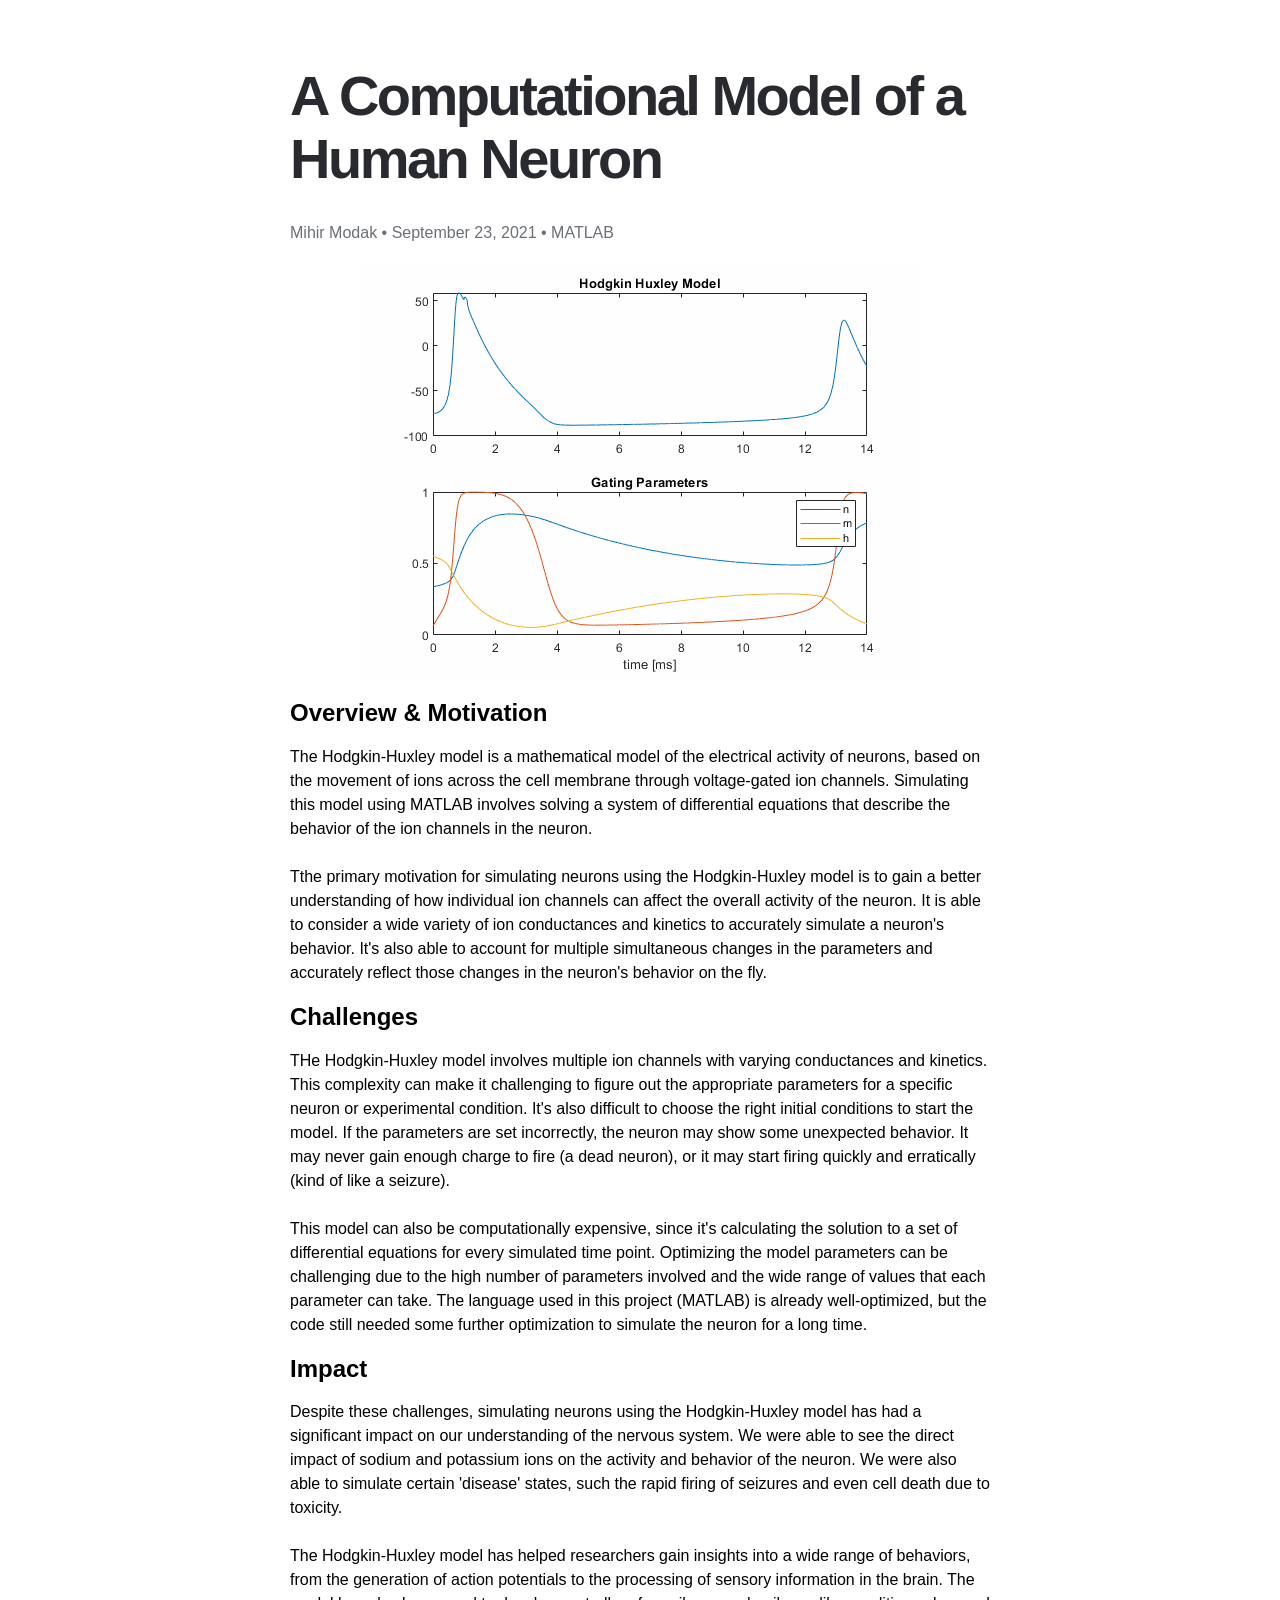
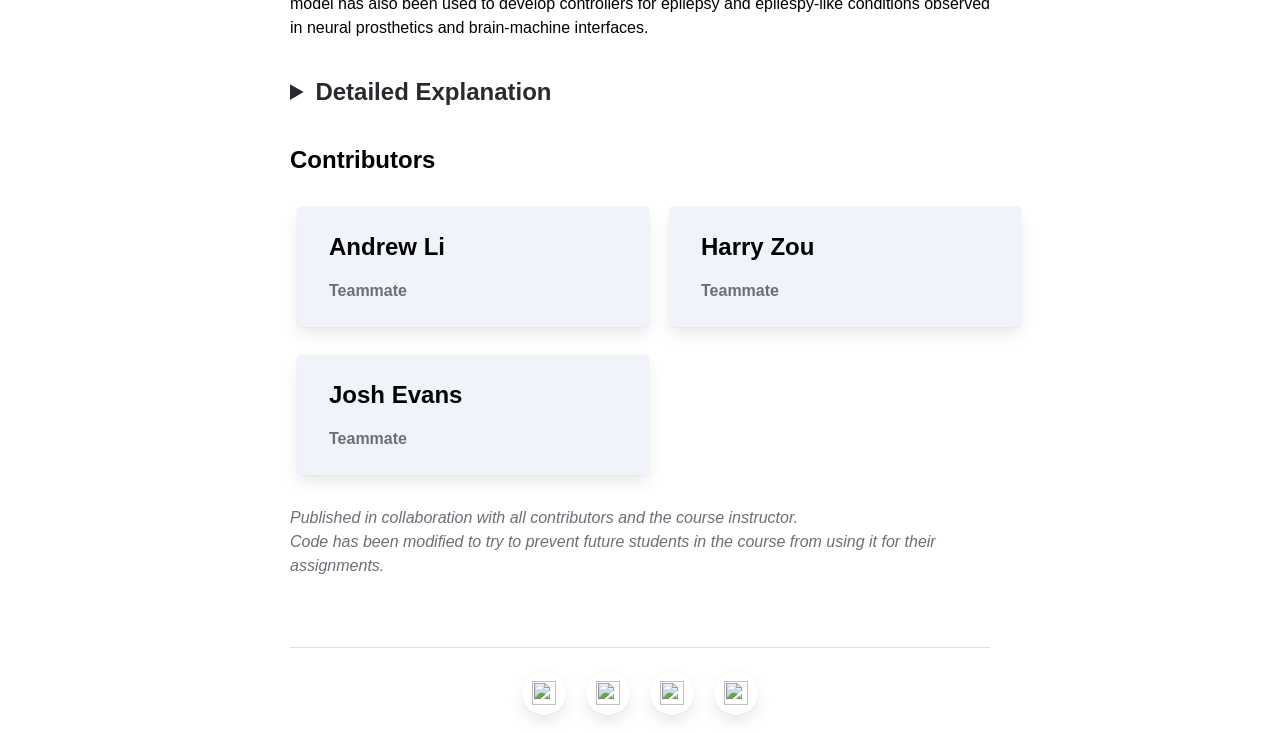
==== commit 75a3c8c1: "Added conclusions section" ====
--- a/index.html
+++ b/index.html
@@ -317,55 +317,71 @@
                 </p>
 
                 <!-- Potassium Model -->
-                <article>
-                    <summary style="font-size: 1.2em;">The Potassium Model</summary>
-
-                    <p>
-                        The conductance of Potassium ions is given by
+                <h3>The Potassium Model</h3>
+                <p>
+                    The conductance of Potassium ions is given by
+                    \[
+                        { g_K (t, v_m) } = { \overline{g_K} \times n^4(t, v_m)}
+                    \]
+                    
+                    This equation is dependent on the gating parameter <b>n</b>, and we can model the change in <b>n</b> over time 
+                    using a differential equation.
+                    
+                    \[
+                        {dn \over dt} = { \alpha_n v_m (1-n)\ -\ \beta_n v_m n }
+                    \]
+
+                    where \(\alpha_n\) and \(\beta_n\) are coefficients calculated using the potential difference 
+                    \(v_m = V_m - V_r\). This \(v_m\) (lowercase as opposed to  \(V_m\) ) is the difference between the current state
+                    of a neuron and the initial resting state.
+                </p>
+
+                <!-- Sodium Model -->
+                <h3>The Sodium Model</h3>
+                <p>
+                    Similar to the Potassium Model, the conductance of sodium (Na<sup>+</sup>) ions is given by
+
+                    \[
+                        { g_{Na} (t, v_m) } = { \overline{g_K} \times m^3 (t, v_m) \times h (t, v_m)}
+                    \]
+
+                    There are two gating parameters here &#8212; <b>m</b> and <b>h</b> &#8212; and we can model the rate of change of 
+                    those parameters using their own differential equations.
+
                         \[
-                            { g_K (t, v_m) } = { \overline{g_K} \times n^4(t, v_m)}
+                        {dm \over dt} = { \alpha_m (1 - m) - \beta_m \ m }
                         \]
-                        
-                        This equation is dependent on the gating parameter <b>n</b>, and we can model the change in <b>n</b> over time 
-                        using a differential equation.
-                        
+
                         \[
-                            {dn \over dt} = { \alpha_n v_m (1-n)\ -\ \beta_n v_m n }
+                        {dh \over dt} = { \alpha_h (1 - h) - \beta_h \ h }
                         \]
 
-                        where \(\alpha_n\) and \(\beta_n\) are coefficients calculated using the potential difference 
-                        \(v_m = V_m - V_r\). This \(v_m\) (lowercase as opposed to  \(V_m\) ) is the difference between the current state
-                        of a neuron and the initial resting state.
-                    </p>
-                    
-                </article>
-
-                <!-- Sodium Model -->
-                <article>
-                    <summary style="font-size: 1.2em;">The Sodium Model</summary>
-
-                    <p>
-                        Similar to the Potassium Model, the conductance of sodium (Na<sup>+</sup>) ions is given by
-
-                        \[
-                            { g_{Na} (t, v_m) } = { \overline{g_K} \times m^3 (t, v_m) \times h (t, v_m)}
-                        \]
-
-                        There are two gating parameters here &#8212; <b>m</b> and <b>h</b> &#8212; and we can model the rate of change of 
-                        those parameters using their own differential equations.
-
-                            \[
-                            {dm \over dt} = { \alpha_m (1 - m) - \beta_m \ m }
-                            \]
-
-                            \[
-                            {dh \over dt} = { \alpha_h (1 - h) - \beta_h \ h }
-                            \]
-
-                        Here, the \(\alpha\)s and \(\beta\)s are coefficients that care calculated using the membrane voltage 
-                        \(v_m = V_m - V_r\)
-                    </p>
-                </article>
+                    Here, the \(\alpha\)s and \(\beta\)s are coefficients that care calculated using the membrane voltage 
+                    \(v_m = V_m - V_r\)
+                </p>
+
+                <h3>Implementation</h3>
+
+                <p>
+                    We implemented the Hodgkin-Huxley model in MATLAB using the <code>ode45</code> command. Our implementation 
+                    involved creating multiple components to simulate and visualize the changing membrane voltages based on the 
+                    model's principles. Firstly, we collectively worked on a function file called <code>hh_model.m</code>, which 
+                    contained the differential equations governing the model. This single function takes care of running the ode45 
+                    function and updating all the model parameters.
+                    <br/><br/>
+                    Additionally, we developed another function file called <code>RepetitiveStimulator.m</code>, which determined 
+                    the stimulation at any given time. This function takes into account properties such as duration, magnitude, and 
+                    timing to calculate the stimulation magnitude.
+                    <br/><br/>
+                    In the main code file, named <code>main.m</code>, we brought together our individual contributions. We called the 
+                    <code>ode45</code> function to simulate the changing membrane voltage, setting up parameters such as simulation 
+                    duration, time step, and initial membrane voltage. We also formulated a loop that iterated over each time step, 
+                    calling <code>ode45</code> and incorporating the stimulation determined by the <code>stimulation.m</code> 
+                    function.
+                    <br/><br/>
+                    Finally, we used the <code>plot</code> function to visualize the membrane voltage output. By plotting the voltage 
+                    against time, we were able to observe the simulation results and analyze the behavior of the Hodgkin-Huxley model.
+                </p>
 
                 
             </div>
@@ -379,16 +395,105 @@
             <div>
 
                 <!-- Text for Results Section -->
-                <p>Will be added soon.</p>
+
+                <p>With this implementation of the Hodgkin-Huxley Model, we tried to answer 4 different questions about the simulated neuron.</p>
+                <ol>
+                    <li>What is the resting membrane potential of the simulated neuron?</li>
+                    <li>What is the actional potential threshold of the neuron? In other words, what membrane voltage needs to be reached to generate an action potential?</li>
+                    <li>What heppens when we stimulate the neuron using a hyperpolarizing impulse instead of a depolarizing impulse?</li>
+                    <li>How long is the absolute and relative refractory period of the simulated neruon? Or, what is the minimum time between two action potentials?</li>
+                    <li>How much of an effect does the initial membrance potential have on the activity of the neuron? Does this resemble any disease states?</li>
+                </ol>
+
+                <h3>Finding the Resting Membrane Potential</h3>
+                <p>
+                    First, we ran the model without providing any stimuli. This gave us a steady plot with the membrane voltage while 
+                    the neuron is at rest. By definition, that magnitude is the resting membrane potential (RMP) of the simulated 
+                    neuron.
+                </p>
+                <img src="resources/results/0 Resting State.jpg">
+
+                <h3>Generating a Single Action Potential</h3>
+                <p>Through trial and error, starting from the resting membrane potential, we found that the neuron's threshold was 
+                    around -67 mV. This means that a minimum stimulus current of approximately 79 nA was needed to trigger an action 
+                    potential.</p>
+                <img src="resources/results/1 Determining Threshold 79.png" alt="Membrane voltage with a stimulus of 79nA, showing a clearly defined action potential">
+
+                <h3>Generating a Hyperpolarized Action Potential</h3>
+                <p>
+                    The threshold for a hyperpolarizing stimulus is the voltage value at which the 'rebound depolarization' exceeds 
+                    the depolarization threshold found above in part 1. This value is more negative than the resting membrane 
+                    potential, since a hyperpolarizing stimulus lowers the voltage across the membrane. Through trial and error, we 
+                    found that the hyperpolarization threshold is around -81.1 mV, corresponding to a -71nA current. 
+                </p>
+                <img src="resources/results/2 Hpyerpolarized 71.jpg">
+
+                <h3>Measuring the Refractory Period</h3>
+                <p>
+                    We then wanted to find out how quickly our neuron can recover from firing an action potential. Or, how quickly 
+                    can our neuron fire a second AP after already firing once? We provided multiple stimuli to the neuron with 
+                    varying time separation between the stimuli (the magnitude of the stimuli was constant for a single simulation 
+                    run). Using the data collected from all the runs, we created the plot below. 
+                    <br/><br/>
+                    The absolute refractory period of the neuron was around 4.53 ms, where it would take a large stimulus (larger 
+                    than 450 nA) to fire another AP. The relative refractory period lasted approximately 30 ms, until the current 
+                    required became more stable between 50 nA and 100 nA. 
+                    
+                </p>
+                <img src="resources/results/3 Refractory Period Plot.jpg">
+
+                <h3>Impact of the Membrane Potential</h3>
+                <p>
+                    We finally decided to change the RMP value from the biologically standard -72 mV. First, we set the RMP to 
+                    -90 mV, more negative than the biologically observed value of -72 mV. In this case, applying a single stimulus at 
+                    1.0 ms causes a cascade of sequential action potentials, seemingly without end.
+                </p>
+                <img src="resources/results/4 Disease State -90.jpg">
+                <p>
+                    Meanwhile, setting the Vr value to -50 mV (more positive than the biologically observed value) results in a 
+                    single action potential from a single stimulus. This behavior is the same as the neuronal behavior seen before, 
+                    in non-disease states. However, it should be noted that rate of change in membrane voltage and in gating 
+                    parameter values is dependent on the magnitude of the stimulus. Larger stimuli cause faster changes in these 
+                    values as seen here.
+                </p>
+                <img src="resources/results/4 Disease State -50.jpg">
+
 
             </div>
 
+        </article>
+
+        <!-- Conclusions Section -->
+        <article id="conclusions">
+            <h2>Conclusions</h2>
+            <p>
+                The Hodgkin-Huxley model seems to stimulate the behavior of neurons in response to depolarizing stimuli relatively 
+                accurately. The positive stimulus makes the membrane potential less negative, which in turn causes an increase in the 
+                activation parameter m and the parameter n. This also causes a corresponding decrease in the deactivation parameter 
+                h. All these changes combined lead to the generation of an action potential.
+                <br/><br/>
+                However, the hyperpolarization modeling could be improved. Hyperpolarization causes h (the inactivation parameter) to 
+                increase while the conductance of Na and K remains relatively small (decreasing during the stimulus). After the 
+                stimulus, the m parameter is the first to respond, increasing very quickly. When resting potential is reached, h has 
+                not had enough time to decrease to its normal value during rest. The result is that increased sodium current to the 
+                inside of the neuron causes depolarization and therefore an action potential.
+                <br/><br/>
+                The absolute refractory period found using this H-H model seem to be slightly inaccurate. For the given conditions 
+                in this model, the absolute refractory period found at 4.53 milliseconds is close but outside the range of 
+                experimental values (0.4 - 2 ms) However, the fact that this absolute refractory period can be seen in the model 
+                shows that the H-H model is a reasonably accurate simulation of electrical conduction in neurons.
+                <br/><br/>
+                The relative refractory period is due to the hyperpolarization of a neuron after an action potential. We can see in 
+                the model that it takes a larger than threshold stimulus to generate another action potential, and that the peak of 
+                this second action potential is lower in amplitude than the first. This aligns with the observed experimental 
+                behavior of neurons within the refractory period.
+            </p>
         </article>
     </details>
 
     <!-- Contributors Section -->
     <article id="contributors">
-        <summary>Contributors</summary>
+        <h2>Contributors</h2>
 
         <div>
 
--- a/resources/tags.css
+++ b/resources/tags.css
@@ -75,7 +75,7 @@
 }
 
 details {
-    cursor: pointer;
+    /* cursor: default; */
     user-select: none;
     -moz-user-select: none;
     -webkit-user-select: none;
@@ -130,6 +130,7 @@
     margin-right: 0;
     font-weight: bold;
     line-height: inherit;
+    cursor: pointer;
 }
 
 table {
--- a/resources/tags.css
+++ b/resources/tags.css
@@ -75,7 +75,7 @@
 }
 
 details {
-    cursor: pointer;
+    /* cursor: default; */
     user-select: none;
     -moz-user-select: none;
     -webkit-user-select: none;
@@ -130,6 +130,7 @@
     margin-right: 0;
     font-weight: bold;
     line-height: inherit;
+    cursor: pointer;
 }
 
 table {
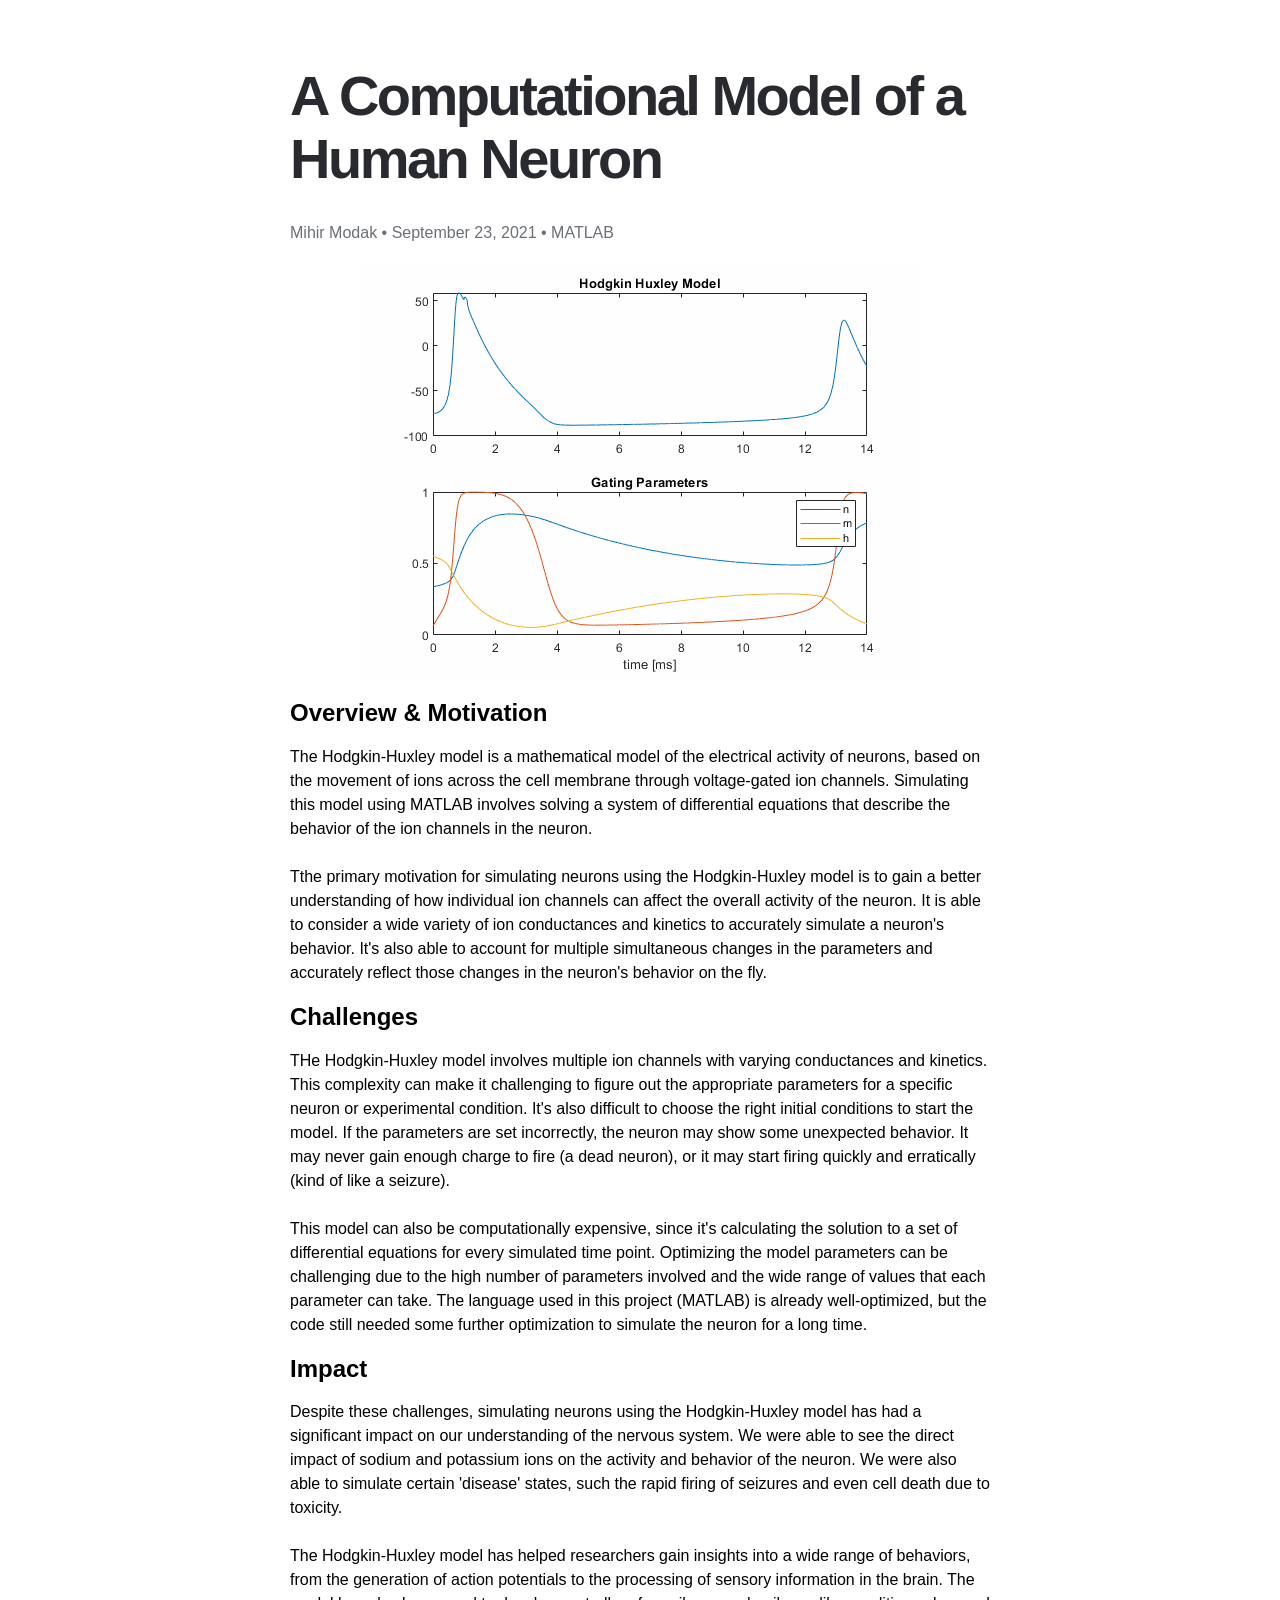
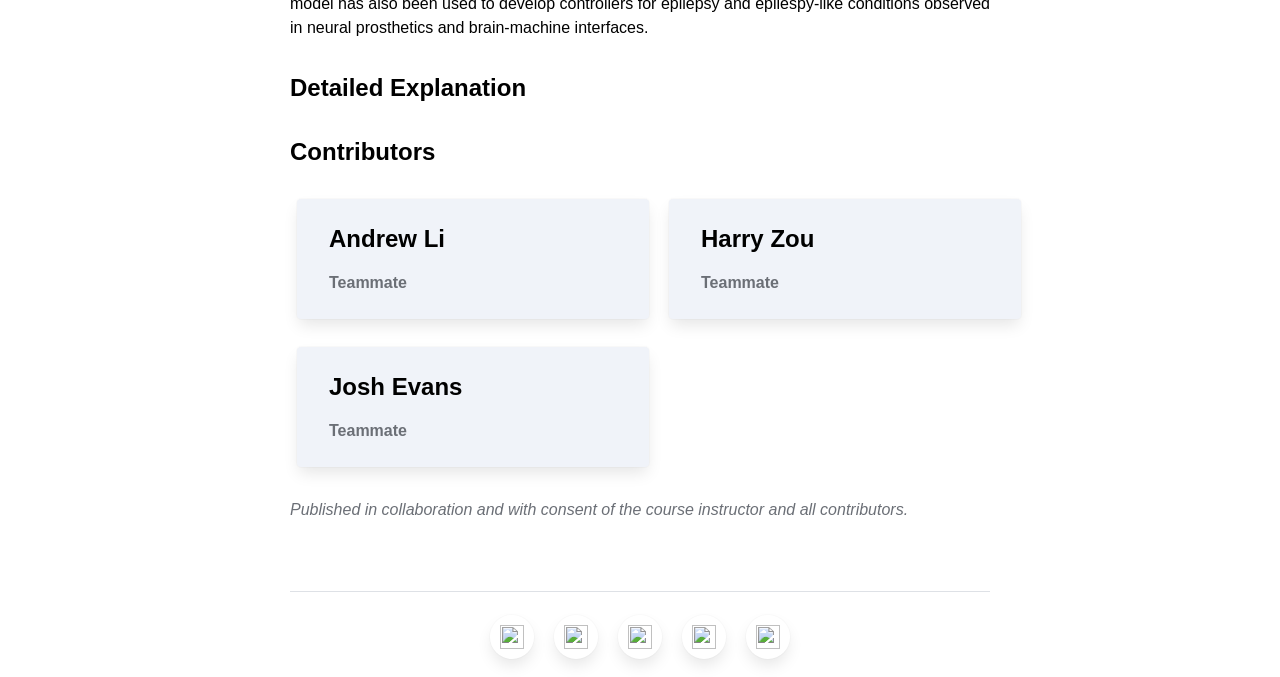
==== commit 9ca3c51c: "Separated overview and details into different pages" ====
--- a/index.html
+++ b/index.html
@@ -132,364 +132,10 @@
         </p>
     </article>
 
-    <!-- Detailed Explanation -->
-    <details id="explanation">
-        <summary>Detailed Explanation</summary>
-        <!-- Abstract Section -->
-        <article id="abstract">
-            <h2>Abstract</h2>
-
-            <div id="abstract-content">
-
-                <!-- Text for Abstract Section -->
-                <p>
-                    This project was originally a lab assignment in a physiology course at the University of Maryland. It involved 
-                    implementing the <em>Hodgkin-Huxley Model</em> in MATLAB, figuring out the relevant thresholds to manipulate 
-                    the neuron's state, and changing the parameters to cause a 'disease' state (a state wildly different from the 
-                    normal activity of the neuron).
-                </p>
-
-            </div>
-
-        </article>
-
-        <!-- Background & Motivation Section -->
-        <article id="background">
-            <h2>Background</h2>
-
-            <div id="background-content">
-
-                <!-- Text for Background & Motivation Section -->
-                <p>
-                    The <em>Hodgkin-Huxley Model</em> is a mathematical model of a human neuron that can mimic the electrical 
-                    voltage across a neuron's membrane by tracking multiple parameters about the neuron's state and environment.
-                    <br/><br/>
-
-                    Human neurons (or really, any neurons) have one very important property that lets them transmit information
-                    through electric impulses along the length of their cell body. Neurons can generate 
-                    <strong>action potentials (APs)</strong>, which are giant upward (positive) spikes in the voltage across
-                    the cell membrane. 
-                    <br/><br/>
-
-                    Neurons can generate these because they have ion channels in their membrane. They can passively increase
-                    the voltage across their cell membrane (membrane voltage or \(V_m\)) until a certain threshold. Once the 
-                    threshold is reached, a whole bunch of gates open up for ions to flow freely. And that causes the giant 
-                    spike that you see in the image below.
-                    <br/><br/>
-
-                    A detailed description of how the model works and the parameters it tracks can be found in the 'Conceptual 
-                    Summary' section of 
-                    <a href="https://www.st-andrews.ac.uk/~wjh/hh_model_intro/">this article</a>.  
-                    MIT OpenCourseWare also has some videos
-                    <a href="https://www.youtube.com/watch?v=88tKZLGOr3M">here</a> and 
-                    <a href="https://www.youtube.com/watch?v=K1pxJVdqlxw">here</a> that explain the concepts really well.
-                    <br/><br/>
-
-                    The exact opening and closing of the Sodium (Na<sup>+</sup>) and Potassium (K<sup>+</sup>) channels 
-                    coresponds to different points in the action potential spike.
-
-                    <img src="resources/action_potential.png"  
-                        alt="Action Potential with Na & K ion channels opening and closing events mapped onto the voltage curve over 
-                            time." 
-                    >
-                </p>
-
-            </div>
-
-        </article>
-
-        <!-- Process Section -->
-        <article id="process">
-            <h2>Process</h2>
-
-            <div id="process-content">
-
-                <!-- Text for Process Section -->
-                <p>
-                    To simulate a human neuron accurately, we need to calculate some initial properties of the neuron to start our 
-                    simulation.
-                </p>
-
-                <table>
-                    <tr style="text-align: center;">
-                        <th>Variable</th>
-                        <th>Description</th>
-                        <th style="width: 140px;">Value</th>
-                    </tr>
-
-                    <!-- E_Na -->
-                    <tr>
-                        <td>\( E_{Na} \)</td>
-                        <td>
-                            The
-                            <div class="tooltip"> electrochemical potential
-                                <span class="tooltiptext">This is a measure of the driving force that causes the movement
-                                    of the ion (in this case Na<sup>+</sup>) into and out of the neuron. It's calculated using
-                                the typical (experimentally-found) concentration of ions inside and outside the cell.</span>
-                            </div>
-                            of the Sodium ion.
-                        </td>
-                        <td>&nbsp;71.4710 mV</td>
-                    </tr>
-
-                    <!-- E_K -->
-                    <tr>
-                        <td>\( E_{K} \)</td>
-                        <td>
-                            The electrochemical potential of the Potassium ion.
-                        </td>
-                        <td>-89.0587 mV</td>
-                    </tr>
-
-                    <!-- E_L -->
-                    <tr>
-                        <td>\( E_{L} \)</td>
-                        <td>
-                            The electrochemical potential of the 
-                            
-                            <div class="tooltip">leak current
-                                <span class="tooltiptext">
-                                    The leak current is the flow of Sodium & Potassium ions across the cell membrane 
-                                    that happens even when the neuron is not actively transmitting signals. It helps 
-                                    set the resting membrane potential of neurons, which is important for normal 
-                                    functioning.
-                                </span>
-                            </div>
-                        </td>
-                        <td>-55.0000 mV</td>
-                    </tr>
-
-                    <!-- V_r -->
-                    <tr>
-                        <td>\( V_r \)</td>
-                        <td>
-                            The electric potential across the neuron's membrane at rest &nbsp; &nbsp; (
-                            <div class="tooltip">resting membrane potential
-                                <span class="tooltiptext">This was calculated using the conductances of the different ions involved
-                                    and electrochemical potentials calculated above.</span>
-                            </div>
-                            ).
-                        </td>
-                        <td>-72.8515 mV</td>
-                    </tr>
-
-                    <!-- V_m -->
-                    <tr>
-                        <td>\( V_m \)</td>
-                        <td>
-                            The  
-                            <div class="tooltip">electric potential
-                                <span class="tooltiptext">This was calculated using the concentrations of sodium and potassium
-                                        ions inside and outside the cell. The value is very close to \(V_r\), since the concentrations 
-                                        used correspond to a neuron in its resting state.</span>
-                            </div>
-                            across the neuron's membrane at time t=0. Also known as membrane potential.
-                        </td>
-                        <td>-72.6109 mV</td>
-                    </tr>
-
-
-                </table>
-
-                <p>
-                    Those values can be plugged into the Hodgkin-Huxley model equation as the initial state of the neuron, along with 
-                    the conductances of each ion/channel (\(g_{Na}\), \(g_{K}\), \(g_{L}\))
-
-                    \[ 
-                    
-                        {dV_m \over dt} = { - g_K (V_m - E_K) - g_{Na} (V_m - E_{Na}) - g_L (V_m - E_L) + I_{stim} \over {C_m} }
-                    
-                    \]
-
-                    This model considers the movement of two ions &#8212; Sodium (Na<sup>+</sup>) and Potassium (K<sup>+</sup>). Each 
-                    ion has its own channels, and each of those is controlled by <strong>gating parameters</strong>. See 
-                    the Conceptual Summary in <a href="https://www.st-andrews.ac.uk/~wjh/hh_model_intro/">this</a> article for a more 
-                    complete and detailed explanation. 
-                    The Na<sup>+</sup> conductance through the ion channels is controlled by two gating parameters, 
-                    (<b>m</b> and <b>h</b>) while the K<sup>+</sup> conductance is governed by the 
-                    <b>n</b> gating parameter.
-                    <br/><br/>
-
-                    The \(I_{stim}\) variable accounts for the current that we 'manually' inject into the neuron. Any current we 
-                    inject does affect the membrane potential. Including \(I_{stim}\) in the equation allows our simulated neuron 
-                    to respond to simulated external stimuli.
-                    
-                </p>
-
-                <!-- Potassium Model -->
-                <h3>The Potassium Model</h3>
-                <p>
-                    The conductance of Potassium ions is given by
-                    \[
-                        { g_K (t, v_m) } = { \overline{g_K} \times n^4(t, v_m)}
-                    \]
-                    
-                    This equation is dependent on the gating parameter <b>n</b>, and we can model the change in <b>n</b> over time 
-                    using a differential equation.
-                    
-                    \[
-                        {dn \over dt} = { \alpha_n v_m (1-n)\ -\ \beta_n v_m n }
-                    \]
-
-                    where \(\alpha_n\) and \(\beta_n\) are coefficients calculated using the potential difference 
-                    \(v_m = V_m - V_r\). This \(v_m\) (lowercase as opposed to  \(V_m\) ) is the difference between the current state
-                    of a neuron and the initial resting state.
-                </p>
-
-                <!-- Sodium Model -->
-                <h3>The Sodium Model</h3>
-                <p>
-                    Similar to the Potassium Model, the conductance of sodium (Na<sup>+</sup>) ions is given by
-
-                    \[
-                        { g_{Na} (t, v_m) } = { \overline{g_K} \times m^3 (t, v_m) \times h (t, v_m)}
-                    \]
-
-                    There are two gating parameters here &#8212; <b>m</b> and <b>h</b> &#8212; and we can model the rate of change of 
-                    those parameters using their own differential equations.
-
-                        \[
-                        {dm \over dt} = { \alpha_m (1 - m) - \beta_m \ m }
-                        \]
-
-                        \[
-                        {dh \over dt} = { \alpha_h (1 - h) - \beta_h \ h }
-                        \]
-
-                    Here, the \(\alpha\)s and \(\beta\)s are coefficients that care calculated using the membrane voltage 
-                    \(v_m = V_m - V_r\)
-                </p>
-
-                <h3>Implementation</h3>
-
-                <p>
-                    We implemented the Hodgkin-Huxley model in MATLAB using the <code>ode45</code> command. Our implementation 
-                    involved creating multiple components to simulate and visualize the changing membrane voltages based on the 
-                    model's principles. Firstly, we collectively worked on a function file called <code>hh_model.m</code>, which 
-                    contained the differential equations governing the model. This single function takes care of running the ode45 
-                    function and updating all the model parameters.
-                    <br/><br/>
-                    Additionally, we developed another function file called <code>RepetitiveStimulator.m</code>, which determined 
-                    the stimulation at any given time. This function takes into account properties such as duration, magnitude, and 
-                    timing to calculate the stimulation magnitude.
-                    <br/><br/>
-                    In the main code file, named <code>main.m</code>, we brought together our individual contributions. We called the 
-                    <code>ode45</code> function to simulate the changing membrane voltage, setting up parameters such as simulation 
-                    duration, time step, and initial membrane voltage. We also formulated a loop that iterated over each time step, 
-                    calling <code>ode45</code> and incorporating the stimulation determined by the <code>stimulation.m</code> 
-                    function.
-                    <br/><br/>
-                    Finally, we used the <code>plot</code> function to visualize the membrane voltage output. By plotting the voltage 
-                    against time, we were able to observe the simulation results and analyze the behavior of the Hodgkin-Huxley model.
-                </p>
-
-                
-            </div>
-
-        </article>
-
-        <!-- Results Section -->
-        <article id="results">
-            <h2>Results</h2>
-
-            <div>
-
-                <!-- Text for Results Section -->
-
-                <p>With this implementation of the Hodgkin-Huxley Model, we tried to answer 4 different questions about the simulated neuron.</p>
-                <ol>
-                    <li>What is the resting membrane potential of the simulated neuron?</li>
-                    <li>What is the actional potential threshold of the neuron? In other words, what membrane voltage needs to be reached to generate an action potential?</li>
-                    <li>What heppens when we stimulate the neuron using a hyperpolarizing impulse instead of a depolarizing impulse?</li>
-                    <li>How long is the absolute and relative refractory period of the simulated neruon? Or, what is the minimum time between two action potentials?</li>
-                    <li>How much of an effect does the initial membrance potential have on the activity of the neuron? Does this resemble any disease states?</li>
-                </ol>
-
-                <h3>Finding the Resting Membrane Potential</h3>
-                <p>
-                    First, we ran the model without providing any stimuli. This gave us a steady plot with the membrane voltage while 
-                    the neuron is at rest. By definition, that magnitude is the resting membrane potential (RMP) of the simulated 
-                    neuron.
-                </p>
-                <img src="resources/results/0 Resting State.jpg">
-
-                <h3>Generating a Single Action Potential</h3>
-                <p>Through trial and error, starting from the resting membrane potential, we found that the neuron's threshold was 
-                    around -67 mV. This means that a minimum stimulus current of approximately 79 nA was needed to trigger an action 
-                    potential.</p>
-                <img src="resources/results/1 Determining Threshold 79.png" alt="Membrane voltage with a stimulus of 79nA, showing a clearly defined action potential">
-
-                <h3>Generating a Hyperpolarized Action Potential</h3>
-                <p>
-                    The threshold for a hyperpolarizing stimulus is the voltage value at which the 'rebound depolarization' exceeds 
-                    the depolarization threshold found above in part 1. This value is more negative than the resting membrane 
-                    potential, since a hyperpolarizing stimulus lowers the voltage across the membrane. Through trial and error, we 
-                    found that the hyperpolarization threshold is around -81.1 mV, corresponding to a -71nA current. 
-                </p>
-                <img src="resources/results/2 Hpyerpolarized 71.jpg">
-
-                <h3>Measuring the Refractory Period</h3>
-                <p>
-                    We then wanted to find out how quickly our neuron can recover from firing an action potential. Or, how quickly 
-                    can our neuron fire a second AP after already firing once? We provided multiple stimuli to the neuron with 
-                    varying time separation between the stimuli (the magnitude of the stimuli was constant for a single simulation 
-                    run). Using the data collected from all the runs, we created the plot below. 
-                    <br/><br/>
-                    The absolute refractory period of the neuron was around 4.53 ms, where it would take a large stimulus (larger 
-                    than 450 nA) to fire another AP. The relative refractory period lasted approximately 30 ms, until the current 
-                    required became more stable between 50 nA and 100 nA. 
-                    
-                </p>
-                <img src="resources/results/3 Refractory Period Plot.jpg">
-
-                <h3>Impact of the Membrane Potential</h3>
-                <p>
-                    We finally decided to change the RMP value from the biologically standard -72 mV. First, we set the RMP to 
-                    -90 mV, more negative than the biologically observed value of -72 mV. In this case, applying a single stimulus at 
-                    1.0 ms causes a cascade of sequential action potentials, seemingly without end.
-                </p>
-                <img src="resources/results/4 Disease State -90.jpg">
-                <p>
-                    Meanwhile, setting the Vr value to -50 mV (more positive than the biologically observed value) results in a 
-                    single action potential from a single stimulus. This behavior is the same as the neuronal behavior seen before, 
-                    in non-disease states. However, it should be noted that rate of change in membrane voltage and in gating 
-                    parameter values is dependent on the magnitude of the stimulus. Larger stimuli cause faster changes in these 
-                    values as seen here.
-                </p>
-                <img src="resources/results/4 Disease State -50.jpg">
-
-
-            </div>
-
-        </article>
-
-        <!-- Conclusions Section -->
-        <article id="conclusions">
-            <h2>Conclusions</h2>
-            <p>
-                The Hodgkin-Huxley model seems to stimulate the behavior of neurons in response to depolarizing stimuli relatively 
-                accurately. The positive stimulus makes the membrane potential less negative, which in turn causes an increase in the 
-                activation parameter m and the parameter n. This also causes a corresponding decrease in the deactivation parameter 
-                h. All these changes combined lead to the generation of an action potential.
-                <br/><br/>
-                However, the hyperpolarization modeling could be improved. Hyperpolarization causes h (the inactivation parameter) to 
-                increase while the conductance of Na and K remains relatively small (decreasing during the stimulus). After the 
-                stimulus, the m parameter is the first to respond, increasing very quickly. When resting potential is reached, h has 
-                not had enough time to decrease to its normal value during rest. The result is that increased sodium current to the 
-                inside of the neuron causes depolarization and therefore an action potential.
-                <br/><br/>
-                The absolute refractory period found using this H-H model seem to be slightly inaccurate. For the given conditions 
-                in this model, the absolute refractory period found at 4.53 milliseconds is close but outside the range of 
-                experimental values (0.4 - 2 ms) However, the fact that this absolute refractory period can be seen in the model 
-                shows that the H-H model is a reasonably accurate simulation of electrical conduction in neurons.
-                <br/><br/>
-                The relative refractory period is due to the hyperpolarization of a neuron after an action potential. We can see in 
-                the model that it takes a larger than threshold stimulus to generate another action potential, and that the peak of 
-                this second action potential is lower in amplitude than the first. This aligns with the observed experimental 
-                behavior of neurons within the refractory period.
-            </p>
-        </article>
-    </details>
+    <a href="full.html" style="color: inherit; text-decoration: none;" target="_self">
+        <h2 class="full-report-link">Detailed Explanation</h2>
+    </a>
+    
 
     <!-- Contributors Section -->
     <article id="contributors">
@@ -530,9 +176,7 @@
             </table>
 
             <P class="metadata" style="font-weight: normal; font-style: italic;">
-                Published in collaboration with all contributors and the course instructor. <br/>
-                Code has been modified to try to prevent future students in the course from 
-                using it for their assignments.
+                Published in collaboration and with consent of the course instructor and all contributors.
             </p>
 
         </div>
@@ -545,6 +189,9 @@
         <hr>
 
         <div class="footer links">
+            <a href="https://mihir-modak.com/" class="button round" target="_self">
+                <img src="https://upload.wikimedia.org/wikipedia/commons/thumb/3/34/Home-icon.svg/800px-Home-icon.svg.png" class="logo">
+            </a>
             <a href="https://github.com/mihirmodak" class="button round">
                 <img src="https://github.githubassets.com/images/modules/logos_page/GitHub-Mark.png" class="logo">
             </a>
--- a/resources/classes.css
+++ b/resources/classes.css
@@ -1,3 +1,42 @@
+.full-report-link {
+    position: relative;
+    color: inherit;
+    text-decoration: none;
+}
+
+/* .full-report-link::before {
+    content: "";
+    position: absolute;
+    display: block;
+    width: 100%;
+    height: 2px;
+    bottom: 0;
+    left: 0;
+    background-color: var(--text-sharp);
+    transform: scaleX(0);
+    transition: transform 0.3s ease;
+  } */
+
+.full-report-link::after {
+    content: '';
+    position: absolute;
+    width: 100%;
+    transform: scaleX(0);
+    height: 2px;
+    bottom: 0;
+    left: 0;
+    background-color: var(--text-sharp);
+    transform-origin: bottom right;
+    transition: transform 0.25s ease-out;
+}
+
+.full-report-link:hover::after {
+    text-decoration: underline;
+    transform: scaleX(1);
+    transform-origin: bottom left;
+}
+
+
 .card {
     /* background-color: var(--background-highlight); */
     border-radius:.25rem;
--- a/resources/classes.css
+++ b/resources/classes.css
@@ -1,3 +1,42 @@
+.full-report-link {
+    position: relative;
+    color: inherit;
+    text-decoration: none;
+}
+
+/* .full-report-link::before {
+    content: "";
+    position: absolute;
+    display: block;
+    width: 100%;
+    height: 2px;
+    bottom: 0;
+    left: 0;
+    background-color: var(--text-sharp);
+    transform: scaleX(0);
+    transition: transform 0.3s ease;
+  } */
+
+.full-report-link::after {
+    content: '';
+    position: absolute;
+    width: 100%;
+    transform: scaleX(0);
+    height: 2px;
+    bottom: 0;
+    left: 0;
+    background-color: var(--text-sharp);
+    transform-origin: bottom right;
+    transition: transform 0.25s ease-out;
+}
+
+.full-report-link:hover::after {
+    text-decoration: underline;
+    transform: scaleX(1);
+    transform-origin: bottom left;
+}
+
+
 .card {
     /* background-color: var(--background-highlight); */
     border-radius:.25rem;
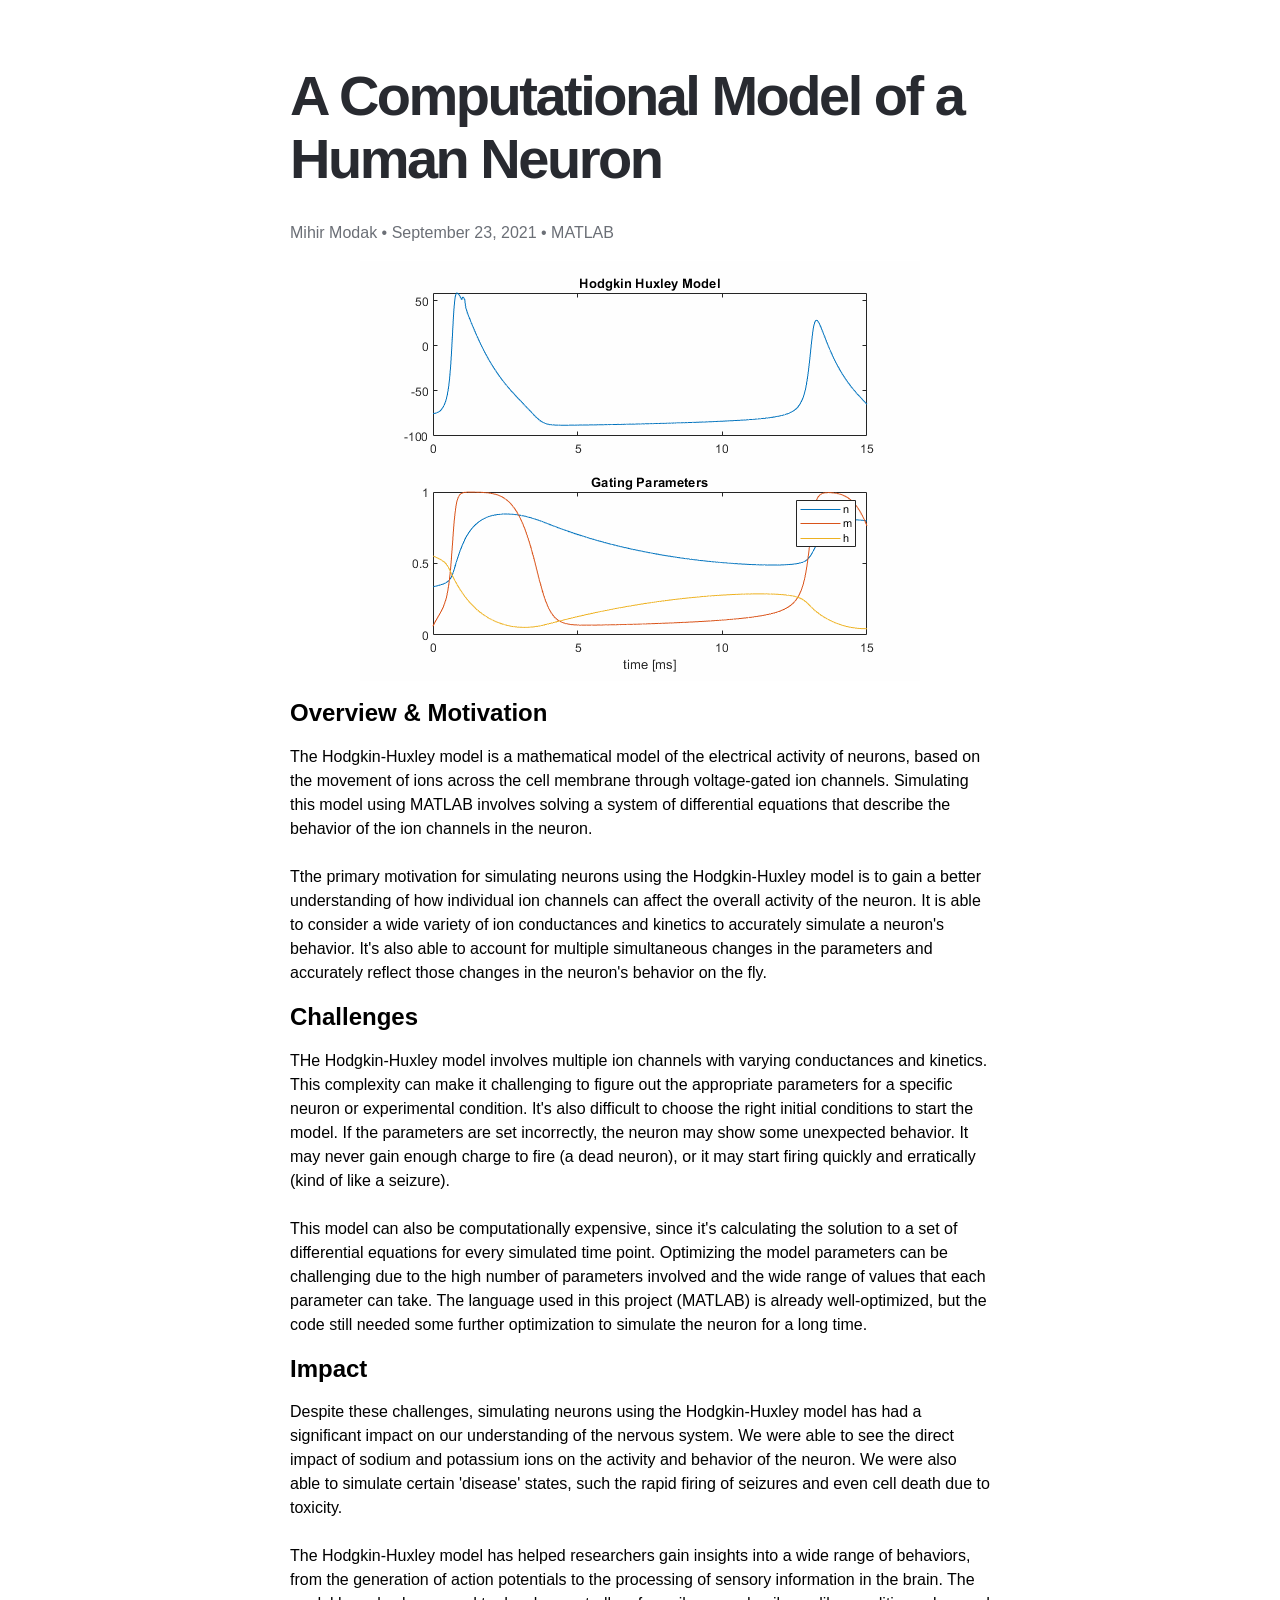
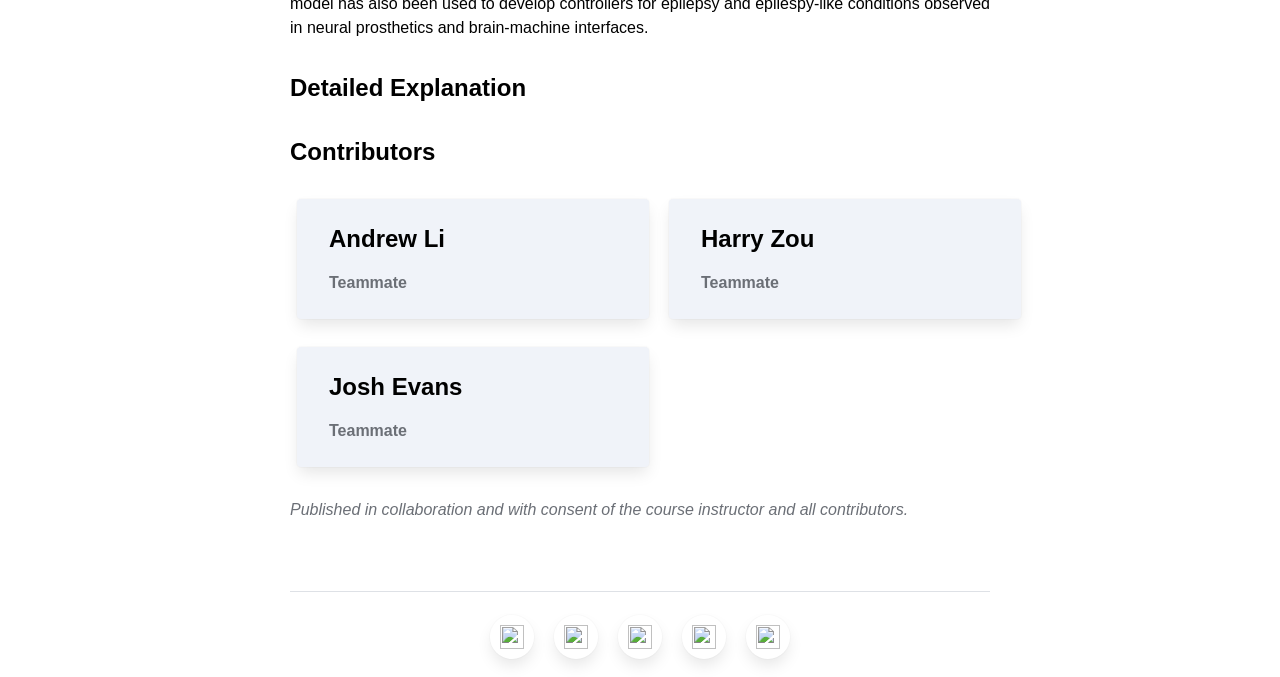
==== commit b2575294: "Proper fix for broken details link" ====
--- a/index.html
+++ b/index.html
@@ -132,7 +132,7 @@
         </p>
     </article>
 
-    <a href="full.html" style="color: inherit; text-decoration: none;" target="_self">
+    <a href="details.html" style="color: inherit; text-decoration: none;" target="_self">
         <h2 class="full-report-link">Detailed Explanation</h2>
     </a>
     
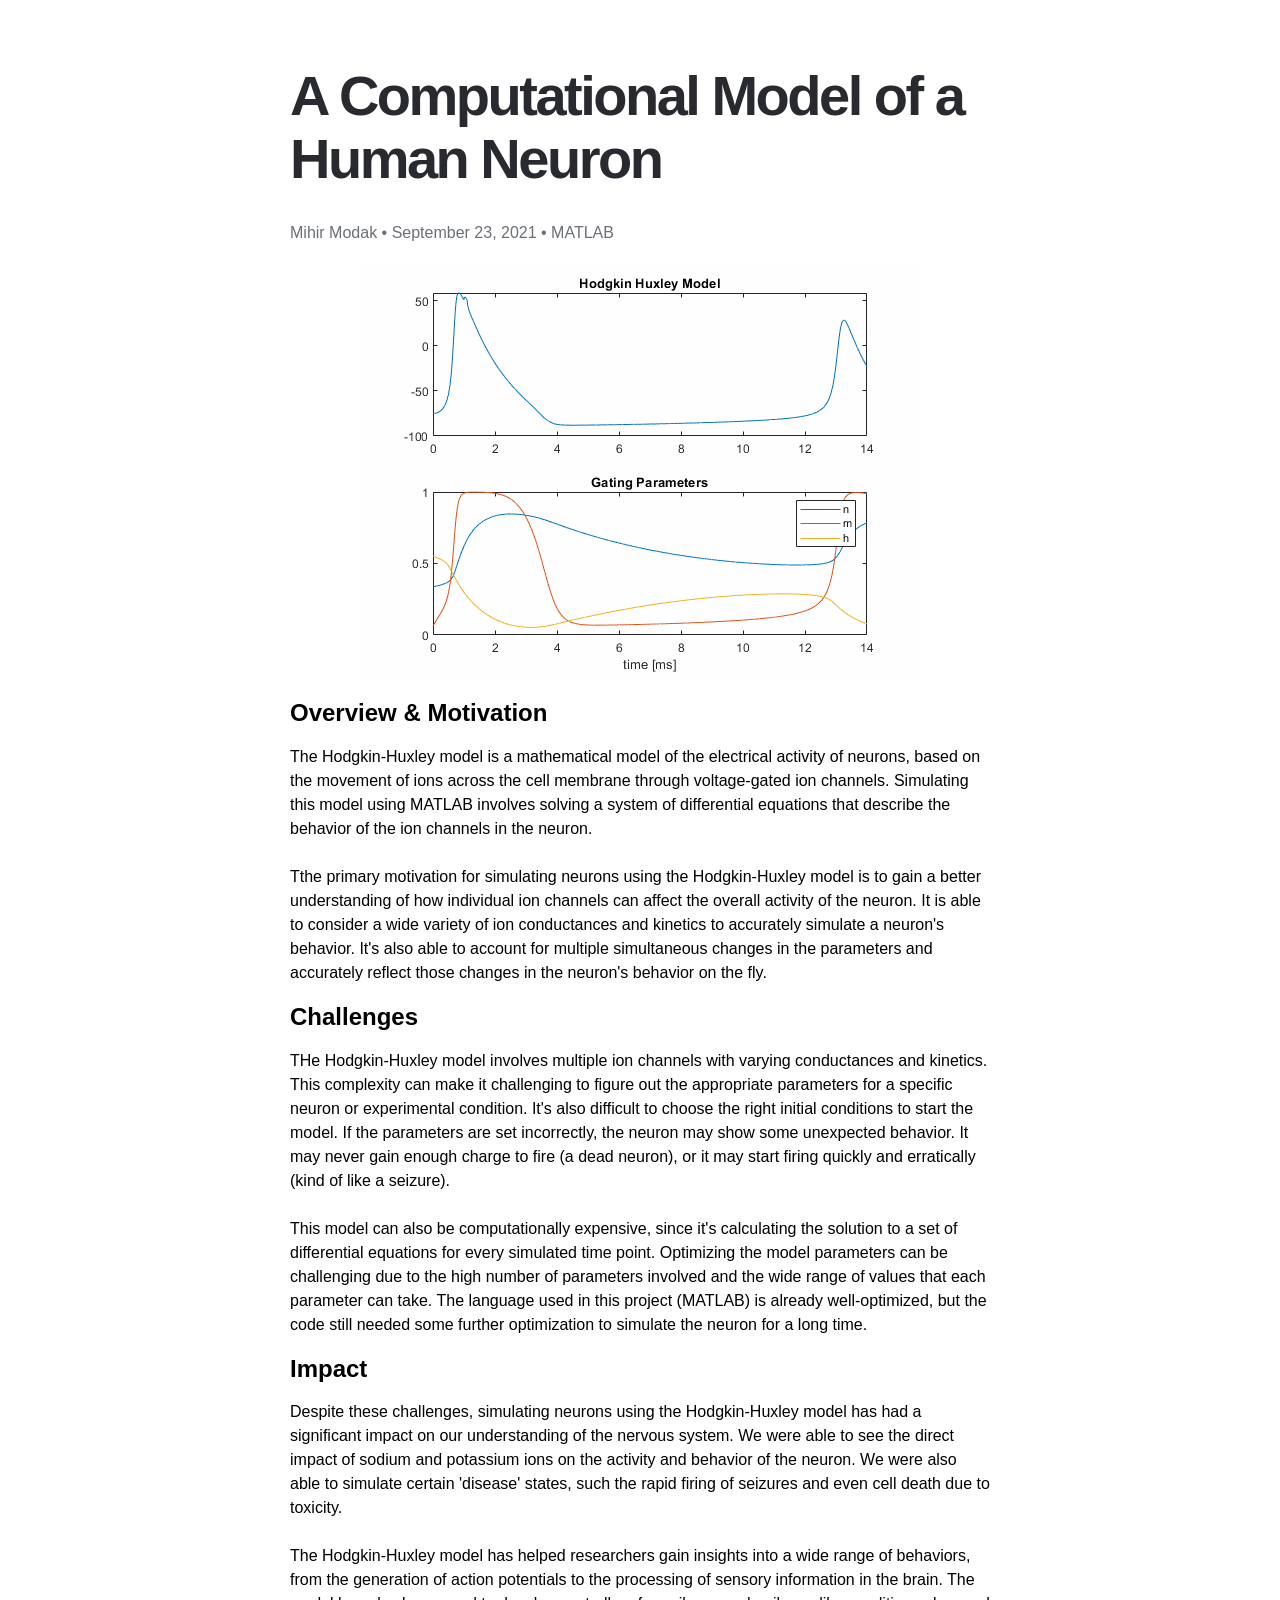
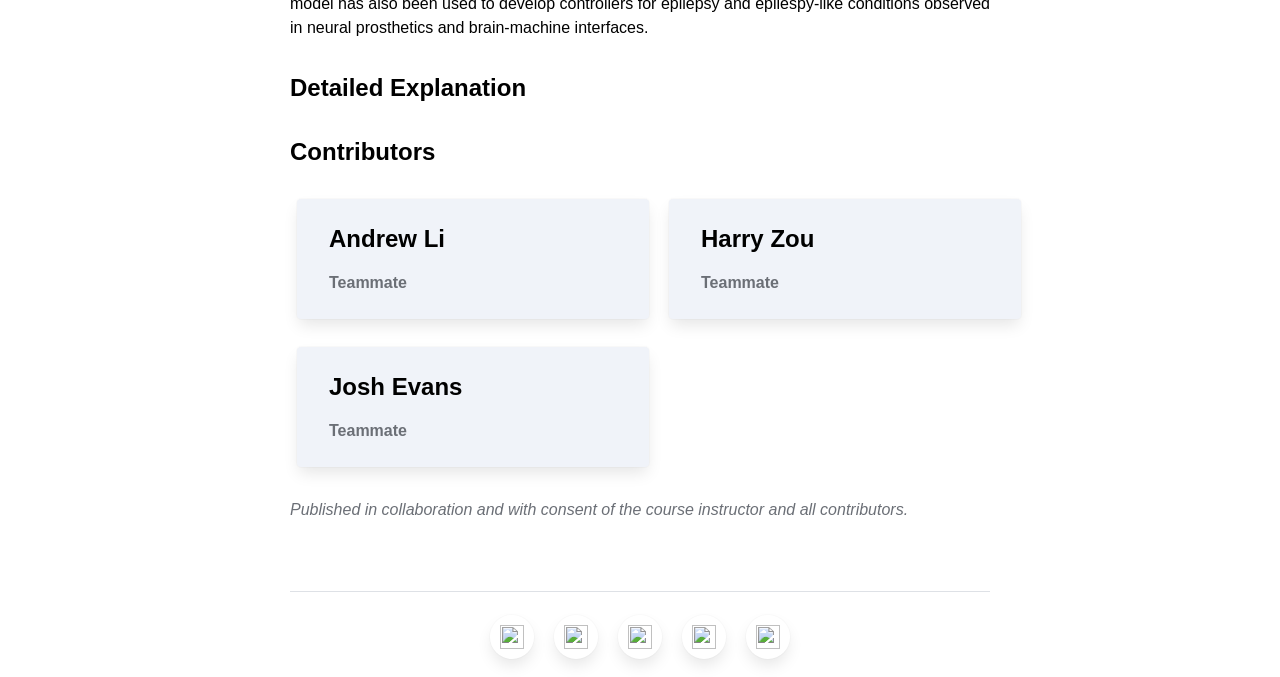
==== commit 4ede17c1: "Moving GitHub Pages files to main branch" ====
--- a/index.html
+++ b/index.html
@@ -11,20 +11,20 @@
     <base target="_blank">
 
     <!-- Add Page Icons -->
-    <link rel="icon" type="image/x-icon" href="resources/logo.png">
-    <link rel="apple-touch-icon" href="resources/logo.png">
+    <link rel="icon" type="image/x-icon" href="web-resources/logo.png">
+    <link rel="apple-touch-icon" href="web-resources/logo.png">
 
     <!-- MathJax JavaScript -->
     <script src="https://polyfill.io/v3/polyfill.min.js?features=es6"></script>
     <script id="MathJax-script" async src="https://cdn.jsdelivr.net/npm/mathjax@3/es5/tex-mml-chtml.js"></script>
 
     <!-- CSS -->
-    <link rel="preload" href="resources/styles.css" as="style">
-    <link rel="stylesheet" href="resources/styles.css">
-    <link rel="preload" href="resources/tags.css" as="style">
-    <link rel="stylesheet" href="resources/tags.css">
-    <link rel="preload" href="resources/classes.css" as="style">
-    <link rel="stylesheet" href="resources/classes.css">
+    <link rel="preload" href="web-resources/styles.css" as="style">
+    <link rel="stylesheet" href="web-resources/styles.css">
+    <link rel="preload" href="web-resources/tags.css" as="style">
+    <link rel="stylesheet" href="web-resources/tags.css">
+    <link rel="preload" href="web-resources/classes.css" as="style">
+    <link rel="stylesheet" href="web-resources/classes.css">
 
     <style data-href="https://fonts.googleapis.com/css2?family=Inter:wght@40;50;60;70;80;900&amp;display=swap">
         
@@ -85,7 +85,7 @@
 
     <!-- Cover Image -->
     <div contenteditable="false" style="display:flex; justify-content: center;">
-        <img alt="" src="resources/cover.gif" decoding="async" loading="lazy">
+        <img alt="" src="web-resources/cover.gif" decoding="async" loading="lazy">
     </div>
 
     <!-- High-Level Overview -->
--- a/web-resources/styles.css
+++ b/web-resources/styles.css
@@ -0,0 +1,299 @@
+:root {
+    --background:#fff;
+    --background-highlight:#f0f3f9;
+    --background-highlight-highlight:#e5eaf5;
+    --background-button:#fff;
+    --background-modal:linear-gradient(136.61deg,#fff 13.72%,#fff 74.3%);
+    --background-modal-highlight:#f8f9fb;
+    --background-popup-overlay:hsla(217,6%,59%,.4);
+    --shadow-modal-color:rgba(0,0,0,.09);
+    --shadow-modal:rgba(0,0,0,.09) 0px 3px 12px;
+    --shadow-modal-highlight:rgba(0,0,0,.6) 0px 3px 20px;
+    --shadow-card:rgba(0,0,0,.12) 0px 10px 40px -10px;
+    --shadow-card-highlight:rgba(0,0,0,.3) 0px 10px 40px -10px;
+    --shadow-navbar:0 0 20px rgba(0,0,0,.04);
+    --highlight:rgba(0,0,0,.05);
+    --highlight-highlight:rgba(0,0,0,.1);
+    --highlight-3:rgba(0,0,0,.3);
+    --border-modal:#eff1f4;
+    --border-highlight:#e7eaee;
+    --text:#000;
+    --side-background:#fff;
+    --side-text:#3c4149;
+    --text-sharp:#282a30;
+    --text-light:#6b6f76;
+    --text-lighter:#929cad;
+    --accent:#6e79d6;
+    --accent-light:#efeffe;
+    --accent-transparent:rgba(113,124,225,.2);
+    --accent-semi-transparent:rgba(113,124,225,.5);
+    --accent-highlight:#717ce1;
+    --text-on-accent:#fff;
+    --background-input:#fff;
+    --border-input:#dfe1e4;
+    --border-input-focused:#2161dc;
+    --background-invert:#131415;
+    --background-invert-highlight:#2d2f36;
+    --text-invert:#d7d8db;
+    --text-invert-light:#8a8f98;
+    --danger:var(--error-500);
+    --danger-transparent:rgba(254,236,240,.3);
+    --danger-background:var(--error-25);
+    --green:#48c774;
+    --dark-transparent:rgba(39,40,43,.6);
+    --light-transparent:hsla(225,5%,85%,.6);
+    --background-input-dark:#1f2023;
+    --border-input-dark:#3c3f44;
+    --border-input-focused-dark:#6499ff;
+    --text-white:#d7d8db;
+    --box-transition:opacity .3s,width .2s cubic-bezier(.175,.885,.32,1.275),height .2s cubic-bezier(.175,.885,.32,1.275),transform .2s cubic-bezier(.175,.885,.32,1.275);
+    --background-light-theme:#fff;
+    --text-light-theme:#000;
+    --background-dark-theme:#131415;
+    --text-dark-theme:#d7d8db;
+    --shadow-color-unicorn:#f18099;
+    --shadow-color-nebula:#b664b0;
+    --shadow-color-water:#67b7e5;
+    --shadow-color-candy:#9d8eee;
+    --shadow-color-melon:#5cd4ac;
+    --shadow-color-orange:#fa9e34;
+    --shadow-color-yellow:#f7cc5c;
+    --shadow-color-green:#23cfa4;
+    --shadow-color-blue:#06c1ff;
+    --shadow-color-indigo:#6968f7;
+    --shadow-color-purple:#8a24ff;
+    --shadow-color-pink:#f54b94;
+    --shadow-color-red:#f32e60;
+    --shadow-color-black:#000;
+    --shadow-color-white:rgba(0,0,0,.2);
+    --shadow-color-accent:#6e79d6;
+    --neutral-25:#fff;
+    --neutral-50:#fafafa;
+    --neutral-100:#f5f5f5;
+    --neutral-200:#ebebeb;
+    --neutral-300:#e0e0e0;
+    --neutral-400:#ccc;
+    --neutral-500:#aaa;
+    --neutral-600:grey;
+    --neutral-700:#555;
+    --neutral-800:#2a2a2a;
+    --neutral-900:#000;
+    --primary-25:#dfdffc;
+    --primary-50:#c9c9fa;
+    --primary-100:#aeaef7;
+    --primary-200:#9493f4;
+    --primary-300:#7978f2;
+    --primary-400:#5e5def;
+    --primary-500:#4e4ec7;
+    --primary-600:#3f3e9f;
+    --primary-700:#2f2f78;
+    --primary-800:#1f1f50;
+    --primary-900:#131330;
+    --error-25:#fed5d5;
+    --error-50:#fdbaba;
+    --error-100:#fc9797;
+    --error-200:#fb7474;
+    --error-300:#fa5252;
+    --error-400:#f92f2f;
+    --error-500:#d02727;
+    --error-600:#a61f1f;
+    --error-700:#7d1818;
+    --error-800:#531010;
+    --error-900:#320909;
+    --warning-25:#ffefd3;
+    --warning-50:#fee5b5;
+    --warning-100:#fed790;
+    --warning-200:#feca6c;
+    --warning-300:#fdbd47;
+    --warning-400:#fdb022;
+    --warning-500:#d3931c;
+    --warning-600:#a97517;
+    --warning-700:#7f5811;
+    --warning-800:#543b0b;
+    --warning-900:#332307;
+    --success-25:#d0f1e1;
+    --success-50:#d0f1e1;
+    --success-100:#88dbb5;
+    --success-200:#61cf9c;
+    --success-300:#39c383;
+    --success-400:#12b76a;
+    --success-500:#0f9858;
+    --success-600:#0c7a47;
+    --success-700:#095c35;
+    --success-800:#063d23;
+    --success-900:#042515;
+    --red-25:#fdd5df;
+    --red-50:#fbb9ca;
+    --red-100:#f997b0;
+    --red-200:#f77495;
+    --red-300:#f5517b;
+    --red-400:#f32e60;
+    --red-500:#ca2650;
+    --red-600:#a21f40;
+    --red-700:#7a1730;
+    --red-800:#510f20;
+    --red-900:#310913;
+    --orange-25:#feecd6;
+    --orange-50:#fddfbb;
+    --orange-100:#fdce9a;
+    --orange-200:#fcbe78;
+    --orange-300:#fbae56;
+    --orange-400:#fa9e34;
+    --orange-500:#d0842b;
+    --orange-600:#a76923;
+    --orange-700:#7d4f1a;
+    --orange-800:#533511;
+    --orange-900:#32200a;
+    --green-25:#d3f5ed;
+    --green-50:#b6efe0;
+    --green-100:#91e7d1;
+    --green-200:#6cdfc2;
+    --green-300:#48d7b2;
+    --green-400:#23cfa3;
+    --green-500:#1dac88;
+    --green-600:#178a6d;
+    --green-700:#116751;
+    --green-800:#0c4536;
+    --green-900:#042515;
+    --blue-25:#ccf3ff;
+    --blue-50:#abeaff;
+    --blue-100:#80e0ff;
+    --blue-200:#56d5ff;
+    --blue-300:#2ccbff;
+    --blue-300:#02c1ff;
+    --blue-400:#02c1ff;
+    --blue-500:#02a1d5;
+    --blue-600:#0181aa;
+    --blue-700:#016080;
+    --blue-800:#014055;
+    --blue-900:#002733;
+    --indigo-25:#dfdffc;
+    --indigo-50:#c9c9fa;
+    --indigo-100:#aeaef7;
+    --indigo-200:#9493f4;
+    --indigo-300:#7978f2;
+    --indigo-400:#5e5def;
+    --indigo-500:#4e4ec7;
+    --indigo-600:#3f3e9f;
+    --indigo-700:#2f2f78;
+    --indigo-800:#1f1f50;
+    --indigo-900:#131330;
+    --purple-25:#e8d3ff;
+    --purple-50:#d8b6ff;
+    --purple-100:#c492ff;
+    --purple-200:#b16dfe;
+    --purple-300:#9d49fe;
+    --purple-400:#8a24fe;
+    --purple-500:#731ed4;
+    --purple-600:#5c18a9;
+    --purple-700:#45127f;
+    --purple-800:#2e0c55;
+    --purple-900:#1c0733;
+    --pink-25:#fddbea;
+    --pink-50:#fbc3db;
+    --pink-100:#faa4c9;
+    --pink-200:#f886b8;
+    --pink-300:#f66ba6;
+    --pink-400:#f44a94;
+    --pink-500:#cb3e7b;
+    --pink-600:#a33163;
+    --pink-700:#7a254a;
+    --pink-800:#511931;
+    --pink-900:#310f1e;
+    --color-border:var(--neutral-400);
+    --color-border-light:var(--neutral-300);
+    --color-text-light:var(--neutral-800);
+    --color-surface-raised:var(--neutral-25);
+    --color-background-input:var(--neutral-25);
+    --elevation-surface-raised:0px 0px 0px transparent,0px 1px 1px rgba(3,4,4,.5),0px 0px 1px rgba(3,4,4,.5);
+    color:var(--text);
+    font-family:Inter,Helvetica,Apple Color Emoji,Segoe UI Emoji,NotoColorEmoji,Noto Color Emoji,Segoe UI Symbol,Android Emoji,EmojiSymbols,-apple-system,BlinkMacSystemFont,Segoe UI,Roboto,Helvetica Neue,Noto Sans,sans-serif;
+    font-size:16px;
+    font-weight:400;
+    font-style:normal;
+    line-height:1.5;
+    -moz-osx-font-smoothing:grayscale;
+    -webkit-font-smoothing:antialiased;
+    -webkit-text-size-adjust:100%;
+    -moz-text-size-adjust:100%;
+    text-size-adjust:100%;
+    box-sizing:border-box;
+    margin:0;
+    padding:0
+}
+[data-theme=dark] .typedream.content{
+    --background:#131415;
+    --background-highlight:#2c2c30;
+    --background-highlight-highlight:#393941;
+    --background-button:#1f2124;
+    --background-modal:linear-gradient(136.61deg,#27282b 13.72%,#2d2e31 74.3%);
+    --background-modal-highlight:#37373c;
+    --background-popup-overlay:rgba(28,29,31,.5);
+    --shadow-modal-color:rgba(0,0,0,.2);
+    --shadow-modal:rgba(0,0,0,.35) 0px 7px 32px 0px;
+    --shadow-modal-highlight:rgba(0,0,0,.6) 0px 7px 32px 0px;
+    --shadow-navbar:0 0 20px rgba(0,0,0,.4);
+    --highlight:hsla(0,0%,100%,.05);
+    --highlight-highlight:hsla(0,0%,100%,.1);
+    --highlight-3:hsla(0,0%,100%,.3);
+    --border-modal:#303236;
+    --text:#fff;
+    --side-background:#131415;
+    --side-text:#d7d8db;
+    --text-light:#8a8f98;
+    --text-lighter:#757783;
+    --text-sharp:#fff;
+    --accent:#7381ff;
+    --accent-light:#1d1e33;
+    --accent-transparent:rgba(115,129,255,.2);
+    --accent-semi-transparent:rgba(115,129,255,.5);
+    --accent-highlight:#8995ff;
+    --text-on-accent:#fff;
+    --background-input:#1f2023;
+    --border-input:#3c3f44;
+    --border-input-focused:#6499ff;
+    --background-invert:#fff;
+    --background-invert-highlight:#f0f3f9;
+    --text-invert:#3c4149;
+    --text-invert-light:#6b6f76;
+    --danger:var(--error-300);
+    --danger-transparent:rgba(204,15,53,.3);
+    --danger-background:var(--error-800);
+    --shadow-color-unicorn:#000;
+    --shadow-color-nebula:#000;
+    --shadow-color-water:#000;
+    --shadow-color-candy:#000;
+    --shadow-color-melon:#000;
+    --shadow-color-orange:#000;
+    --shadow-color-yellow:#000;
+    --shadow-color-green:#000;
+    --shadow-color-blue:#000;
+    --shadow-color-indigo:#000;
+    --shadow-color-purple:#000;
+    --shadow-color-pink:#000;
+    --shadow-color-red:#000;
+    --shadow-color-black:#000;
+    --shadow-color-white:#000;
+    --shadow-color-accent:#000;
+    --neutral-900:#fff;
+    --neutral-800:#ccc;
+    --neutral-700:#646668;
+    --neutral-600:#43474b;
+    --neutral-500:#3e4246;
+    --neutral-400:#35383b;
+    --neutral-300:#35383b;
+    --neutral-200:#303335;
+    --neutral-100:#26282b;
+    --neutral-50:#1d1e20;
+    --neutral-25:#131415;
+    --color-border:var(--neutral-600);
+    --color-border-light:var(--neutral-500);
+    --color-text-light:var(--neutral-800);
+    --color-surface-raised:var(--neutral-400);
+    --color-background-input:var(--neutral-200);
+    --elevation-surface-raised:0px 0px 0px transparent,0px 1px 1px rgba(3,4,4,.5),0px 0px 1px rgba(3,4,4,.5)
+}
+
+/* .metadata:hover {
+    text-decoration: underline;
+} */
--- a/web-resources/styles.css
+++ b/web-resources/styles.css
@@ -0,0 +1,299 @@
+:root {
+    --background:#fff;
+    --background-highlight:#f0f3f9;
+    --background-highlight-highlight:#e5eaf5;
+    --background-button:#fff;
+    --background-modal:linear-gradient(136.61deg,#fff 13.72%,#fff 74.3%);
+    --background-modal-highlight:#f8f9fb;
+    --background-popup-overlay:hsla(217,6%,59%,.4);
+    --shadow-modal-color:rgba(0,0,0,.09);
+    --shadow-modal:rgba(0,0,0,.09) 0px 3px 12px;
+    --shadow-modal-highlight:rgba(0,0,0,.6) 0px 3px 20px;
+    --shadow-card:rgba(0,0,0,.12) 0px 10px 40px -10px;
+    --shadow-card-highlight:rgba(0,0,0,.3) 0px 10px 40px -10px;
+    --shadow-navbar:0 0 20px rgba(0,0,0,.04);
+    --highlight:rgba(0,0,0,.05);
+    --highlight-highlight:rgba(0,0,0,.1);
+    --highlight-3:rgba(0,0,0,.3);
+    --border-modal:#eff1f4;
+    --border-highlight:#e7eaee;
+    --text:#000;
+    --side-background:#fff;
+    --side-text:#3c4149;
+    --text-sharp:#282a30;
+    --text-light:#6b6f76;
+    --text-lighter:#929cad;
+    --accent:#6e79d6;
+    --accent-light:#efeffe;
+    --accent-transparent:rgba(113,124,225,.2);
+    --accent-semi-transparent:rgba(113,124,225,.5);
+    --accent-highlight:#717ce1;
+    --text-on-accent:#fff;
+    --background-input:#fff;
+    --border-input:#dfe1e4;
+    --border-input-focused:#2161dc;
+    --background-invert:#131415;
+    --background-invert-highlight:#2d2f36;
+    --text-invert:#d7d8db;
+    --text-invert-light:#8a8f98;
+    --danger:var(--error-500);
+    --danger-transparent:rgba(254,236,240,.3);
+    --danger-background:var(--error-25);
+    --green:#48c774;
+    --dark-transparent:rgba(39,40,43,.6);
+    --light-transparent:hsla(225,5%,85%,.6);
+    --background-input-dark:#1f2023;
+    --border-input-dark:#3c3f44;
+    --border-input-focused-dark:#6499ff;
+    --text-white:#d7d8db;
+    --box-transition:opacity .3s,width .2s cubic-bezier(.175,.885,.32,1.275),height .2s cubic-bezier(.175,.885,.32,1.275),transform .2s cubic-bezier(.175,.885,.32,1.275);
+    --background-light-theme:#fff;
+    --text-light-theme:#000;
+    --background-dark-theme:#131415;
+    --text-dark-theme:#d7d8db;
+    --shadow-color-unicorn:#f18099;
+    --shadow-color-nebula:#b664b0;
+    --shadow-color-water:#67b7e5;
+    --shadow-color-candy:#9d8eee;
+    --shadow-color-melon:#5cd4ac;
+    --shadow-color-orange:#fa9e34;
+    --shadow-color-yellow:#f7cc5c;
+    --shadow-color-green:#23cfa4;
+    --shadow-color-blue:#06c1ff;
+    --shadow-color-indigo:#6968f7;
+    --shadow-color-purple:#8a24ff;
+    --shadow-color-pink:#f54b94;
+    --shadow-color-red:#f32e60;
+    --shadow-color-black:#000;
+    --shadow-color-white:rgba(0,0,0,.2);
+    --shadow-color-accent:#6e79d6;
+    --neutral-25:#fff;
+    --neutral-50:#fafafa;
+    --neutral-100:#f5f5f5;
+    --neutral-200:#ebebeb;
+    --neutral-300:#e0e0e0;
+    --neutral-400:#ccc;
+    --neutral-500:#aaa;
+    --neutral-600:grey;
+    --neutral-700:#555;
+    --neutral-800:#2a2a2a;
+    --neutral-900:#000;
+    --primary-25:#dfdffc;
+    --primary-50:#c9c9fa;
+    --primary-100:#aeaef7;
+    --primary-200:#9493f4;
+    --primary-300:#7978f2;
+    --primary-400:#5e5def;
+    --primary-500:#4e4ec7;
+    --primary-600:#3f3e9f;
+    --primary-700:#2f2f78;
+    --primary-800:#1f1f50;
+    --primary-900:#131330;
+    --error-25:#fed5d5;
+    --error-50:#fdbaba;
+    --error-100:#fc9797;
+    --error-200:#fb7474;
+    --error-300:#fa5252;
+    --error-400:#f92f2f;
+    --error-500:#d02727;
+    --error-600:#a61f1f;
+    --error-700:#7d1818;
+    --error-800:#531010;
+    --error-900:#320909;
+    --warning-25:#ffefd3;
+    --warning-50:#fee5b5;
+    --warning-100:#fed790;
+    --warning-200:#feca6c;
+    --warning-300:#fdbd47;
+    --warning-400:#fdb022;
+    --warning-500:#d3931c;
+    --warning-600:#a97517;
+    --warning-700:#7f5811;
+    --warning-800:#543b0b;
+    --warning-900:#332307;
+    --success-25:#d0f1e1;
+    --success-50:#d0f1e1;
+    --success-100:#88dbb5;
+    --success-200:#61cf9c;
+    --success-300:#39c383;
+    --success-400:#12b76a;
+    --success-500:#0f9858;
+    --success-600:#0c7a47;
+    --success-700:#095c35;
+    --success-800:#063d23;
+    --success-900:#042515;
+    --red-25:#fdd5df;
+    --red-50:#fbb9ca;
+    --red-100:#f997b0;
+    --red-200:#f77495;
+    --red-300:#f5517b;
+    --red-400:#f32e60;
+    --red-500:#ca2650;
+    --red-600:#a21f40;
+    --red-700:#7a1730;
+    --red-800:#510f20;
+    --red-900:#310913;
+    --orange-25:#feecd6;
+    --orange-50:#fddfbb;
+    --orange-100:#fdce9a;
+    --orange-200:#fcbe78;
+    --orange-300:#fbae56;
+    --orange-400:#fa9e34;
+    --orange-500:#d0842b;
+    --orange-600:#a76923;
+    --orange-700:#7d4f1a;
+    --orange-800:#533511;
+    --orange-900:#32200a;
+    --green-25:#d3f5ed;
+    --green-50:#b6efe0;
+    --green-100:#91e7d1;
+    --green-200:#6cdfc2;
+    --green-300:#48d7b2;
+    --green-400:#23cfa3;
+    --green-500:#1dac88;
+    --green-600:#178a6d;
+    --green-700:#116751;
+    --green-800:#0c4536;
+    --green-900:#042515;
+    --blue-25:#ccf3ff;
+    --blue-50:#abeaff;
+    --blue-100:#80e0ff;
+    --blue-200:#56d5ff;
+    --blue-300:#2ccbff;
+    --blue-300:#02c1ff;
+    --blue-400:#02c1ff;
+    --blue-500:#02a1d5;
+    --blue-600:#0181aa;
+    --blue-700:#016080;
+    --blue-800:#014055;
+    --blue-900:#002733;
+    --indigo-25:#dfdffc;
+    --indigo-50:#c9c9fa;
+    --indigo-100:#aeaef7;
+    --indigo-200:#9493f4;
+    --indigo-300:#7978f2;
+    --indigo-400:#5e5def;
+    --indigo-500:#4e4ec7;
+    --indigo-600:#3f3e9f;
+    --indigo-700:#2f2f78;
+    --indigo-800:#1f1f50;
+    --indigo-900:#131330;
+    --purple-25:#e8d3ff;
+    --purple-50:#d8b6ff;
+    --purple-100:#c492ff;
+    --purple-200:#b16dfe;
+    --purple-300:#9d49fe;
+    --purple-400:#8a24fe;
+    --purple-500:#731ed4;
+    --purple-600:#5c18a9;
+    --purple-700:#45127f;
+    --purple-800:#2e0c55;
+    --purple-900:#1c0733;
+    --pink-25:#fddbea;
+    --pink-50:#fbc3db;
+    --pink-100:#faa4c9;
+    --pink-200:#f886b8;
+    --pink-300:#f66ba6;
+    --pink-400:#f44a94;
+    --pink-500:#cb3e7b;
+    --pink-600:#a33163;
+    --pink-700:#7a254a;
+    --pink-800:#511931;
+    --pink-900:#310f1e;
+    --color-border:var(--neutral-400);
+    --color-border-light:var(--neutral-300);
+    --color-text-light:var(--neutral-800);
+    --color-surface-raised:var(--neutral-25);
+    --color-background-input:var(--neutral-25);
+    --elevation-surface-raised:0px 0px 0px transparent,0px 1px 1px rgba(3,4,4,.5),0px 0px 1px rgba(3,4,4,.5);
+    color:var(--text);
+    font-family:Inter,Helvetica,Apple Color Emoji,Segoe UI Emoji,NotoColorEmoji,Noto Color Emoji,Segoe UI Symbol,Android Emoji,EmojiSymbols,-apple-system,BlinkMacSystemFont,Segoe UI,Roboto,Helvetica Neue,Noto Sans,sans-serif;
+    font-size:16px;
+    font-weight:400;
+    font-style:normal;
+    line-height:1.5;
+    -moz-osx-font-smoothing:grayscale;
+    -webkit-font-smoothing:antialiased;
+    -webkit-text-size-adjust:100%;
+    -moz-text-size-adjust:100%;
+    text-size-adjust:100%;
+    box-sizing:border-box;
+    margin:0;
+    padding:0
+}
+[data-theme=dark] .typedream.content{
+    --background:#131415;
+    --background-highlight:#2c2c30;
+    --background-highlight-highlight:#393941;
+    --background-button:#1f2124;
+    --background-modal:linear-gradient(136.61deg,#27282b 13.72%,#2d2e31 74.3%);
+    --background-modal-highlight:#37373c;
+    --background-popup-overlay:rgba(28,29,31,.5);
+    --shadow-modal-color:rgba(0,0,0,.2);
+    --shadow-modal:rgba(0,0,0,.35) 0px 7px 32px 0px;
+    --shadow-modal-highlight:rgba(0,0,0,.6) 0px 7px 32px 0px;
+    --shadow-navbar:0 0 20px rgba(0,0,0,.4);
+    --highlight:hsla(0,0%,100%,.05);
+    --highlight-highlight:hsla(0,0%,100%,.1);
+    --highlight-3:hsla(0,0%,100%,.3);
+    --border-modal:#303236;
+    --text:#fff;
+    --side-background:#131415;
+    --side-text:#d7d8db;
+    --text-light:#8a8f98;
+    --text-lighter:#757783;
+    --text-sharp:#fff;
+    --accent:#7381ff;
+    --accent-light:#1d1e33;
+    --accent-transparent:rgba(115,129,255,.2);
+    --accent-semi-transparent:rgba(115,129,255,.5);
+    --accent-highlight:#8995ff;
+    --text-on-accent:#fff;
+    --background-input:#1f2023;
+    --border-input:#3c3f44;
+    --border-input-focused:#6499ff;
+    --background-invert:#fff;
+    --background-invert-highlight:#f0f3f9;
+    --text-invert:#3c4149;
+    --text-invert-light:#6b6f76;
+    --danger:var(--error-300);
+    --danger-transparent:rgba(204,15,53,.3);
+    --danger-background:var(--error-800);
+    --shadow-color-unicorn:#000;
+    --shadow-color-nebula:#000;
+    --shadow-color-water:#000;
+    --shadow-color-candy:#000;
+    --shadow-color-melon:#000;
+    --shadow-color-orange:#000;
+    --shadow-color-yellow:#000;
+    --shadow-color-green:#000;
+    --shadow-color-blue:#000;
+    --shadow-color-indigo:#000;
+    --shadow-color-purple:#000;
+    --shadow-color-pink:#000;
+    --shadow-color-red:#000;
+    --shadow-color-black:#000;
+    --shadow-color-white:#000;
+    --shadow-color-accent:#000;
+    --neutral-900:#fff;
+    --neutral-800:#ccc;
+    --neutral-700:#646668;
+    --neutral-600:#43474b;
+    --neutral-500:#3e4246;
+    --neutral-400:#35383b;
+    --neutral-300:#35383b;
+    --neutral-200:#303335;
+    --neutral-100:#26282b;
+    --neutral-50:#1d1e20;
+    --neutral-25:#131415;
+    --color-border:var(--neutral-600);
+    --color-border-light:var(--neutral-500);
+    --color-text-light:var(--neutral-800);
+    --color-surface-raised:var(--neutral-400);
+    --color-background-input:var(--neutral-200);
+    --elevation-surface-raised:0px 0px 0px transparent,0px 1px 1px rgba(3,4,4,.5),0px 0px 1px rgba(3,4,4,.5)
+}
+
+/* .metadata:hover {
+    text-decoration: underline;
+} */
--- a/web-resources/tags.css
+++ b/web-resources/tags.css
@@ -0,0 +1,149 @@
+/* DOCUMENT */
+html {
+    background-color:#fff;
+    font-size:16px;
+    -moz-osx-font-smoothing:grayscale;
+    -webkit-font-smoothing:antialiased;
+    min-width:300px;
+    overflow-x:unset;
+    overflow-y:unset;
+    text-rendering:optimizeLegibility;
+    -webkit-text-size-adjust:100%;
+    -moz-text-size-adjust:100%;
+    text-size-adjust:100%;
+    font-family:Inter;
+    /* font-family:Inter,Helvetica,"Apple Color Emoji","Segoe UI Emoji",NotoColorEmoji,"Noto Color Emoji","Segoe UI Symbol","Android Emoji",EmojiSymbols,-apple-system,BlinkMacSystemFont,"Segoe UI",Roboto,"Helvetica Neue","Noto Sans",sans-serif; */
+    background-color:var(--background);
+    margin:0;
+    padding:0;
+    box-sizing:border-box;
+    scroll-behavior:smooth;
+    display: flex;
+    justify-content:center;
+}
+
+body {
+    color:inherit;
+    font-size:1em;
+    font-weight:400;
+    line-height:24px;
+    background-color:var(--background);
+    width:100%;
+    display: flex;
+    flex-direction: column;
+    justify-content: center;
+    width: 700px;
+    max-width: min(100%, 700px); 
+    align-self: center;
+    text-align: left;
+}
+
+/* SECTION TAGS */
+
+/* ELEMENT TAGS */
+
+a.button {
+    -webkit-appearance: button;
+    -moz-appearance: button;
+    appearance: button;
+
+    text-decoration: none;
+    color: initial;
+    display: flex;
+    
+}
+
+a.button.round{
+    -webkit-appearance: button;
+    -moz-appearance: button;
+    appearance: button;
+    text-decoration: none;
+    color: initial;
+    position:relative;
+    padding:10px 10px;
+    margin: 10px 10px;
+    border-radius:999px;
+    width:fit-content;
+    display:flex;
+    border: none;
+    font-family:inherit;
+    font-size:unset;
+    line-height:unset;
+    background-color:unset;
+    cursor:pointer;
+    box-shadow: 0 .5em 1em -.125em hsla(0,0%,4%,.1),0 0 0 1px hsla(0,0%,4%,.02);
+}
+
+details {
+    /* cursor: default; */
+    user-select: none;
+    -moz-user-select: none;
+    -webkit-user-select: none;
+}
+
+/* Container of the entire footer including the hrozontal line */
+footer { 
+    width: 100%;
+    display: flex;
+    flex-direction: column;
+    align-items: center;
+}
+
+/* Container of the links in the footer */
+footer.links {
+    width: 100%;
+    display: flex;
+    flex-direction: row;
+    justify-content: center;
+}
+
+
+hr {
+    border:none;
+    margin:13px 0px;
+    background-color:var(--text-lighter)!important;
+    height:1px!important;
+    opacity:.3;
+    width: inherit;
+    /* max-width: 1rem; */
+}
+
+
+img {
+    width: auto;
+    max-width: min(700px, 100%);
+}
+
+p {
+    width: 700px;
+    max-width: min(100%, 700px);
+}
+
+summary {
+    font-size: 1.5em;
+    color: var(--text-sharp);
+    /* margin-top: 0.67em;
+    margin-bottom: 0.67em; */
+    margin-top: 1em;
+    margin-bottom: 1em;
+    margin-left: 0;
+    margin-right: 0;
+    font-weight: bold;
+    line-height: inherit;
+    cursor: pointer;
+}
+
+table {
+    margin-top: 2em;
+    margin-bottom: 3em;
+}
+
+table td + td, th + th { 
+    border-left:1.5px solid var(--border-highlight); 
+}
+
+tr, td {
+    padding: 20px;
+    border-bottom: none;
+    max-width: min(100%, 700px);
+}
--- a/web-resources/tags.css
+++ b/web-resources/tags.css
@@ -0,0 +1,149 @@
+/* DOCUMENT */
+html {
+    background-color:#fff;
+    font-size:16px;
+    -moz-osx-font-smoothing:grayscale;
+    -webkit-font-smoothing:antialiased;
+    min-width:300px;
+    overflow-x:unset;
+    overflow-y:unset;
+    text-rendering:optimizeLegibility;
+    -webkit-text-size-adjust:100%;
+    -moz-text-size-adjust:100%;
+    text-size-adjust:100%;
+    font-family:Inter;
+    /* font-family:Inter,Helvetica,"Apple Color Emoji","Segoe UI Emoji",NotoColorEmoji,"Noto Color Emoji","Segoe UI Symbol","Android Emoji",EmojiSymbols,-apple-system,BlinkMacSystemFont,"Segoe UI",Roboto,"Helvetica Neue","Noto Sans",sans-serif; */
+    background-color:var(--background);
+    margin:0;
+    padding:0;
+    box-sizing:border-box;
+    scroll-behavior:smooth;
+    display: flex;
+    justify-content:center;
+}
+
+body {
+    color:inherit;
+    font-size:1em;
+    font-weight:400;
+    line-height:24px;
+    background-color:var(--background);
+    width:100%;
+    display: flex;
+    flex-direction: column;
+    justify-content: center;
+    width: 700px;
+    max-width: min(100%, 700px); 
+    align-self: center;
+    text-align: left;
+}
+
+/* SECTION TAGS */
+
+/* ELEMENT TAGS */
+
+a.button {
+    -webkit-appearance: button;
+    -moz-appearance: button;
+    appearance: button;
+
+    text-decoration: none;
+    color: initial;
+    display: flex;
+    
+}
+
+a.button.round{
+    -webkit-appearance: button;
+    -moz-appearance: button;
+    appearance: button;
+    text-decoration: none;
+    color: initial;
+    position:relative;
+    padding:10px 10px;
+    margin: 10px 10px;
+    border-radius:999px;
+    width:fit-content;
+    display:flex;
+    border: none;
+    font-family:inherit;
+    font-size:unset;
+    line-height:unset;
+    background-color:unset;
+    cursor:pointer;
+    box-shadow: 0 .5em 1em -.125em hsla(0,0%,4%,.1),0 0 0 1px hsla(0,0%,4%,.02);
+}
+
+details {
+    /* cursor: default; */
+    user-select: none;
+    -moz-user-select: none;
+    -webkit-user-select: none;
+}
+
+/* Container of the entire footer including the hrozontal line */
+footer { 
+    width: 100%;
+    display: flex;
+    flex-direction: column;
+    align-items: center;
+}
+
+/* Container of the links in the footer */
+footer.links {
+    width: 100%;
+    display: flex;
+    flex-direction: row;
+    justify-content: center;
+}
+
+
+hr {
+    border:none;
+    margin:13px 0px;
+    background-color:var(--text-lighter)!important;
+    height:1px!important;
+    opacity:.3;
+    width: inherit;
+    /* max-width: 1rem; */
+}
+
+
+img {
+    width: auto;
+    max-width: min(700px, 100%);
+}
+
+p {
+    width: 700px;
+    max-width: min(100%, 700px);
+}
+
+summary {
+    font-size: 1.5em;
+    color: var(--text-sharp);
+    /* margin-top: 0.67em;
+    margin-bottom: 0.67em; */
+    margin-top: 1em;
+    margin-bottom: 1em;
+    margin-left: 0;
+    margin-right: 0;
+    font-weight: bold;
+    line-height: inherit;
+    cursor: pointer;
+}
+
+table {
+    margin-top: 2em;
+    margin-bottom: 3em;
+}
+
+table td + td, th + th { 
+    border-left:1.5px solid var(--border-highlight); 
+}
+
+tr, td {
+    padding: 20px;
+    border-bottom: none;
+    max-width: min(100%, 700px);
+}
--- a/web-resources/classes.css
+++ b/web-resources/classes.css
@@ -0,0 +1,142 @@
+.full-report-link {
+    position: relative;
+    color: inherit;
+    text-decoration: none;
+}
+
+/* .full-report-link::before {
+    content: "";
+    position: absolute;
+    display: block;
+    width: 100%;
+    height: 2px;
+    bottom: 0;
+    left: 0;
+    background-color: var(--text-sharp);
+    transform: scaleX(0);
+    transition: transform 0.3s ease;
+  } */
+
+.full-report-link::after {
+    content: '';
+    position: absolute;
+    width: 100%;
+    transform: scaleX(0);
+    height: 2px;
+    bottom: 0;
+    left: 0;
+    background-color: var(--text-sharp);
+    transform-origin: bottom right;
+    transition: transform 0.25s ease-out;
+}
+
+.full-report-link:hover::after {
+    text-decoration: underline;
+    transform: scaleX(1);
+    transform-origin: bottom left;
+}
+
+
+.card {
+    /* background-color: var(--background-highlight); */
+    border-radius:.25rem;
+    box-shadow:0 .5em 1em -.125em hsla(0,0%,4%,.1),0 0 0 1px hsla(0,0%,4%,.02);
+    color:inherit;
+    max-width:350px;
+    position:relative;
+    padding: 0.5em 2em;
+    margin-top: 0.5em;
+    margin-bottom: 0.5em;
+    margin-right: 0.5em;
+    width:18em;
+}
+
+.contributors {
+    margin-top: 1em;
+    margin-bottom: 1em;
+}
+
+.contributors td + td, th + th {
+    border-left: none;
+}
+
+.contributors tr, td {
+    padding: 5px;
+}
+
+/* Container of the entire footer including the hrozontal line */
+.footer { 
+    width: 100%;
+    display: flex;
+    flex-direction: column;
+    align-items: center;
+}
+
+/* Container of the links in the footer */
+.footer.links {
+    width: 100%;
+    display: flex;
+    flex-direction: row;
+    justify-content: center;
+}
+
+/* Used for the buttons in the footer */
+.logo {
+    width:24px;
+    height:24px;
+}
+
+/* Used for the author info below the title */
+.metadata {
+    font-size: 1em;
+    color: var(--text-light);
+}
+
+/* Used for the article title */
+.title {
+    font-size: 3.5em; /* This is 3.5*font-size(body) = 3.5* 16px, since .title inherits from body which is 1*font-size(html), and html is set to 16px */
+    font-weight: 800;
+    color: var(--text-sharp);
+    line-height: 1.125;
+    letter-spacing: -2.5px;
+    margin-bottom: 15px;
+}
+
+/* For the tooltips */
+.tooltip {
+    position: relative;
+    display: inline-block;
+    border-bottom: 1px dotted black;
+}
+
+.tooltip .tooltiptext {
+    visibility: hidden;
+    width:400px;
+    background-color: var(--background-highlight);
+    color: var(--text-light-theme);
+    text-align: left;
+    border-radius: 6px;
+    /* border: 1px solid var(--background-invert-highlight); */
+    padding: 5px 0;
+    position: absolute;
+    z-index: 1;
+    bottom: 150%;
+    left: 50%;
+    margin-left: -200px;
+    padding: 10px;
+}
+
+.tooltip .tooltiptext:after {
+    content: "";
+    position: absolute;
+    top: 100%;
+    left: 50%;
+    margin-left: -5px;
+    border-width: 5px;
+    border-style: solid;
+    border-color: var(--background-highlight) transparent transparent transparent;
+}
+
+.tooltip:hover .tooltiptext {
+    visibility: visible;
+}
--- a/web-resources/classes.css
+++ b/web-resources/classes.css
@@ -0,0 +1,142 @@
+.full-report-link {
+    position: relative;
+    color: inherit;
+    text-decoration: none;
+}
+
+/* .full-report-link::before {
+    content: "";
+    position: absolute;
+    display: block;
+    width: 100%;
+    height: 2px;
+    bottom: 0;
+    left: 0;
+    background-color: var(--text-sharp);
+    transform: scaleX(0);
+    transition: transform 0.3s ease;
+  } */
+
+.full-report-link::after {
+    content: '';
+    position: absolute;
+    width: 100%;
+    transform: scaleX(0);
+    height: 2px;
+    bottom: 0;
+    left: 0;
+    background-color: var(--text-sharp);
+    transform-origin: bottom right;
+    transition: transform 0.25s ease-out;
+}
+
+.full-report-link:hover::after {
+    text-decoration: underline;
+    transform: scaleX(1);
+    transform-origin: bottom left;
+}
+
+
+.card {
+    /* background-color: var(--background-highlight); */
+    border-radius:.25rem;
+    box-shadow:0 .5em 1em -.125em hsla(0,0%,4%,.1),0 0 0 1px hsla(0,0%,4%,.02);
+    color:inherit;
+    max-width:350px;
+    position:relative;
+    padding: 0.5em 2em;
+    margin-top: 0.5em;
+    margin-bottom: 0.5em;
+    margin-right: 0.5em;
+    width:18em;
+}
+
+.contributors {
+    margin-top: 1em;
+    margin-bottom: 1em;
+}
+
+.contributors td + td, th + th {
+    border-left: none;
+}
+
+.contributors tr, td {
+    padding: 5px;
+}
+
+/* Container of the entire footer including the hrozontal line */
+.footer { 
+    width: 100%;
+    display: flex;
+    flex-direction: column;
+    align-items: center;
+}
+
+/* Container of the links in the footer */
+.footer.links {
+    width: 100%;
+    display: flex;
+    flex-direction: row;
+    justify-content: center;
+}
+
+/* Used for the buttons in the footer */
+.logo {
+    width:24px;
+    height:24px;
+}
+
+/* Used for the author info below the title */
+.metadata {
+    font-size: 1em;
+    color: var(--text-light);
+}
+
+/* Used for the article title */
+.title {
+    font-size: 3.5em; /* This is 3.5*font-size(body) = 3.5* 16px, since .title inherits from body which is 1*font-size(html), and html is set to 16px */
+    font-weight: 800;
+    color: var(--text-sharp);
+    line-height: 1.125;
+    letter-spacing: -2.5px;
+    margin-bottom: 15px;
+}
+
+/* For the tooltips */
+.tooltip {
+    position: relative;
+    display: inline-block;
+    border-bottom: 1px dotted black;
+}
+
+.tooltip .tooltiptext {
+    visibility: hidden;
+    width:400px;
+    background-color: var(--background-highlight);
+    color: var(--text-light-theme);
+    text-align: left;
+    border-radius: 6px;
+    /* border: 1px solid var(--background-invert-highlight); */
+    padding: 5px 0;
+    position: absolute;
+    z-index: 1;
+    bottom: 150%;
+    left: 50%;
+    margin-left: -200px;
+    padding: 10px;
+}
+
+.tooltip .tooltiptext:after {
+    content: "";
+    position: absolute;
+    top: 100%;
+    left: 50%;
+    margin-left: -5px;
+    border-width: 5px;
+    border-style: solid;
+    border-color: var(--background-highlight) transparent transparent transparent;
+}
+
+.tooltip:hover .tooltiptext {
+    visibility: visible;
+}
